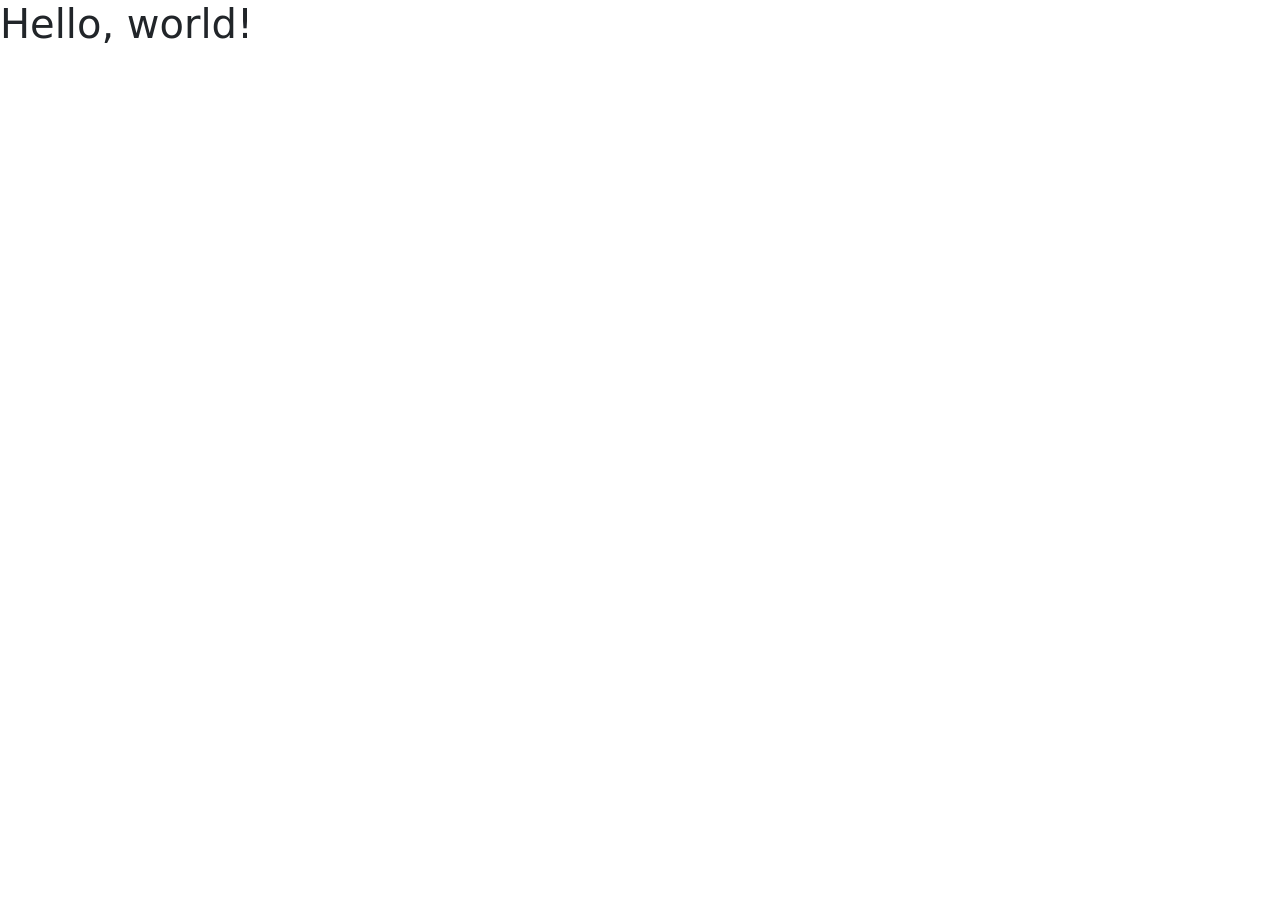
==== index.html @ e361f7c8 "Initial commit" ====
<!doctype html>
<html lang="en">
  <head>
    <meta charset="utf-8">
    <meta name="viewport" content="width=device-width, initial-scale=1">
    <title>Bootstrap demo</title>
    <link href="css/bootstrap.min.css" rel="stylesheet">
    <link href="css/style.css" rel="stylesheet">
  </head>
  <body>
    <h1>Hello, world!</h1>
    
    <script src="js/bootstrap.min.js"></script>
  
  </body>
</html>
---- css/style.css ----
#carouselExampleControls {
  max-width: 600px;
  margin: 0 auto;
}

#carouselExampleControls .carousel-item img {
  aspect-ratio: 3 / 1;
  object-fit: cover;
}
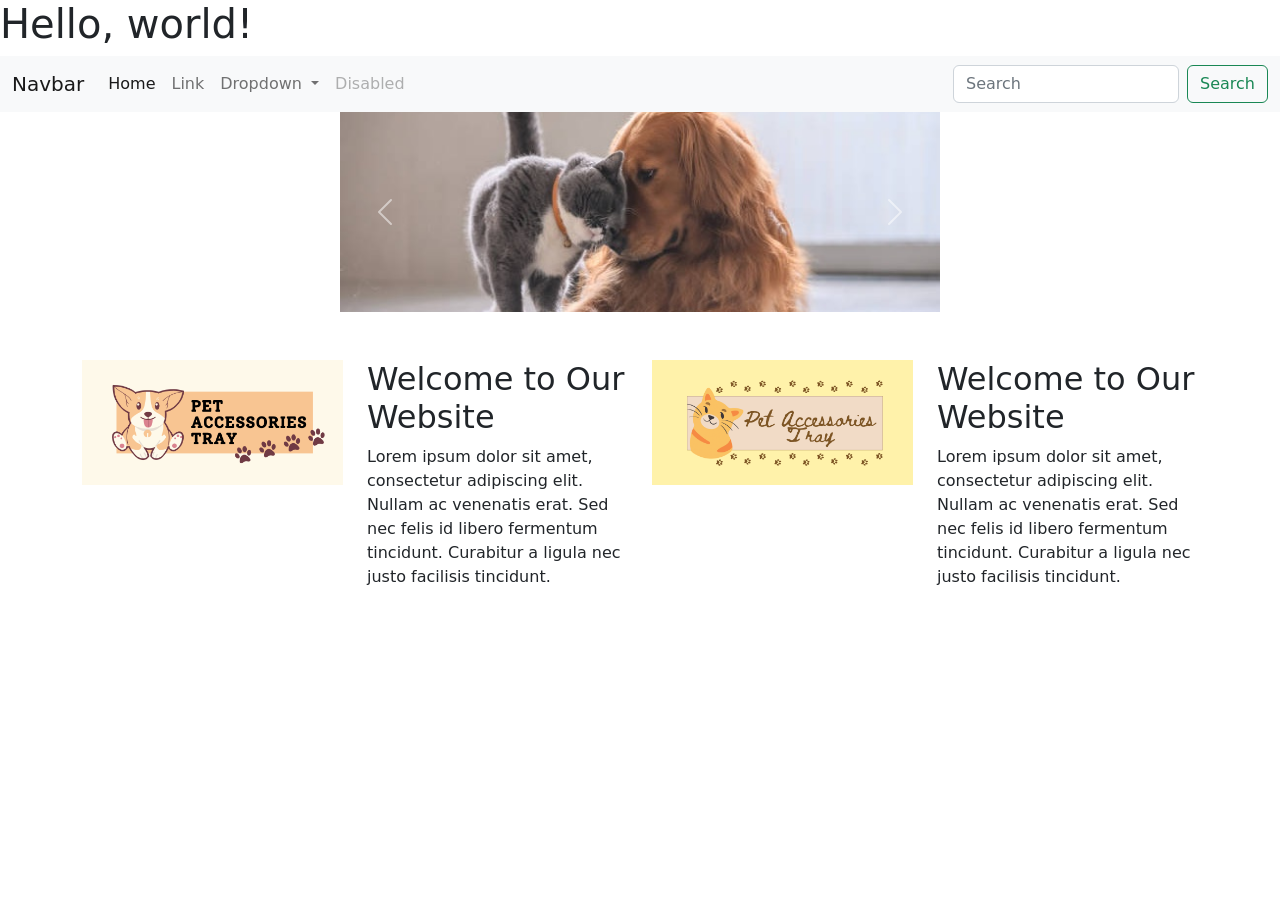
==== commit 3feba0c1: "Merge remote main and preserve complete homepage" ====
--- a/index.html
+++ b/index.html
@@ -1,16 +1,93 @@
-<!doctype html>
-<html lang="en">
-  <head>
-    <meta charset="utf-8">
-    <meta name="viewport" content="width=device-width, initial-scale=1">
-    <title>Bootstrap demo</title>
-    <link href="css/bootstrap.min.css" rel="stylesheet">
-    <link href="css/style.css" rel="stylesheet">
-  </head>
-  <body>
-    <h1>Hello, world!</h1>
-    
-    <script src="js/bootstrap.min.js"></script>
-  
-  </body>
-</html>
+<!doctype html>
+<html lang="en">
+  <head>
+    <meta charset="utf-8">
+    <meta name="viewport" content="width=device-width, initial-scale=1">
+    <title>Bootstrap demo</title>
+    <link href="css/bootstrap.min.css" rel="stylesheet">
+    <link href="css/style.css" rel="stylesheet">
+  </head>
+  <body>
+    <h1>Hello, world!</h1>
+    <script src="js/bootstrap.min.js"></script>
+    <nav class="navbar navbar-expand-lg bg-light">
+      <div class="container-fluid">
+        <a class="navbar-brand" href="#">Navbar</a>
+        <button class="navbar-toggler" type="button" data-bs-toggle="collapse" data-bs-target="#navbarSupportedContent" aria-controls="navbarSupportedContent" aria-expanded="false" aria-label="Toggle navigation">
+          <span class="navbar-toggler-icon"></span>
+        </button>
+
+        <div class="collapse navbar-collapse" id="navbarSupportedContent">
+          <ul class="navbar-nav me-auto mb-2 mb-lg-0">
+            <li class="nav-item">
+              <a class="nav-link active" aria-current="page" href="#">Home</a>
+            </li>
+            <li class="nav-item">
+              <a class="nav-link" href="#">Link</a>
+            </li>
+            <li class="nav-item dropdown">
+              <a class="nav-link dropdown-toggle" href="#" role="button" data-bs-toggle="dropdown" aria-expanded="false">
+                Dropdown
+              </a>
+              <ul class="dropdown-menu">
+                <li><a class="dropdown-item" href="#">Action</a></li>
+                <li><a class="dropdown-item" href="#">Another action</a></li>
+                <li><hr class="dropdown-divider"></li>
+                <li><a class="dropdown-item" href="#">Something else here</a></li>
+              </ul>
+            </li>
+            <li class="nav-item">
+              <a class="nav-link disabled">Disabled</a>
+            </li>
+          </ul>
+
+          <form class="d-flex" role="search">
+            <input class="form-control me-2" type="search" placeholder="Search" aria-label="Search">
+            <button class="btn btn-outline-success" type="submit">Search</button>
+          </form>
+        </div>
+      </div>
+    </nav>
+
+    <div id="carouselExampleControls" class="carousel slide" data-bs-ride="carousel" data-bs-interval="3000" data-bs-pause="false" data-bs-wrap="true">
+      <div class="carousel-inner">
+        <div class="carousel-item active">
+          <img src="ing/cat-dog-1x1.jpg" class="d-block w-100" alt="...">
+        </div>
+        <div class="carousel-item">
+          <img src="ing/high-five-1x1.jpg" class="d-block w-100" alt="...">
+        </div>
+        <div class="carousel-item">
+          <img src="ing/pets-running-1x1.jpg" class="d-block w-100" alt="...">
+        </div>
+      </div>
+      <button class="carousel-control-prev" type="button" data-bs-target="#carouselExampleControls" data-bs-slide="prev">
+        <span class="carousel-control-prev-icon" aria-hidden="true"></span>
+        <span class="visually-hidden">Previous</span>
+      </button>
+      <button class="carousel-control-next" type="button" data-bs-target="#carouselExampleControls" data-bs-slide="next">
+        <span class="carousel-control-next-icon" aria-hidden="true"></span>
+        <span class="visually-hidden">Next</span>
+      </button>
+    </div>
+    <div class="container mt-5">
+      <div class="row">
+        <div class="col-12 col-md-6 col-lg-4 col-xl-3">
+            <img src="ing/x .png" alt="" class="img-fluid">
+        </div>
+        <div class="col-12 col-md-6 col-lg-4 col-xl-3">
+          <h2>Welcome to Our Website</h2>
+          <p>Lorem ipsum dolor sit amet, consectetur adipiscing elit. Nullam ac venenatis erat. Sed nec felis id libero fermentum tincidunt. Curabitur a ligula nec justo facilisis tincidunt.</p>
+        </div>
+        <div class="col-12 col-md-6 col-lg-4 col-xl-3">
+            <img src="ing/xx.png" alt="" class="img-fluid">
+        </div>
+        <div class="col-12 col-md-6 col-lg-4 col-xl-3">
+          <h2>Welcome to Our Website</h2>
+          <p>Lorem ipsum dolor sit amet, consectetur adipiscing elit. Nullam ac venenatis erat. Sed nec felis id libero fermentum tincidunt. Curabitur a ligula nec justo facilisis tincidunt.</p>     
+        </div>
+        
+      </div>
+    </div>
+  </body>
+</html>
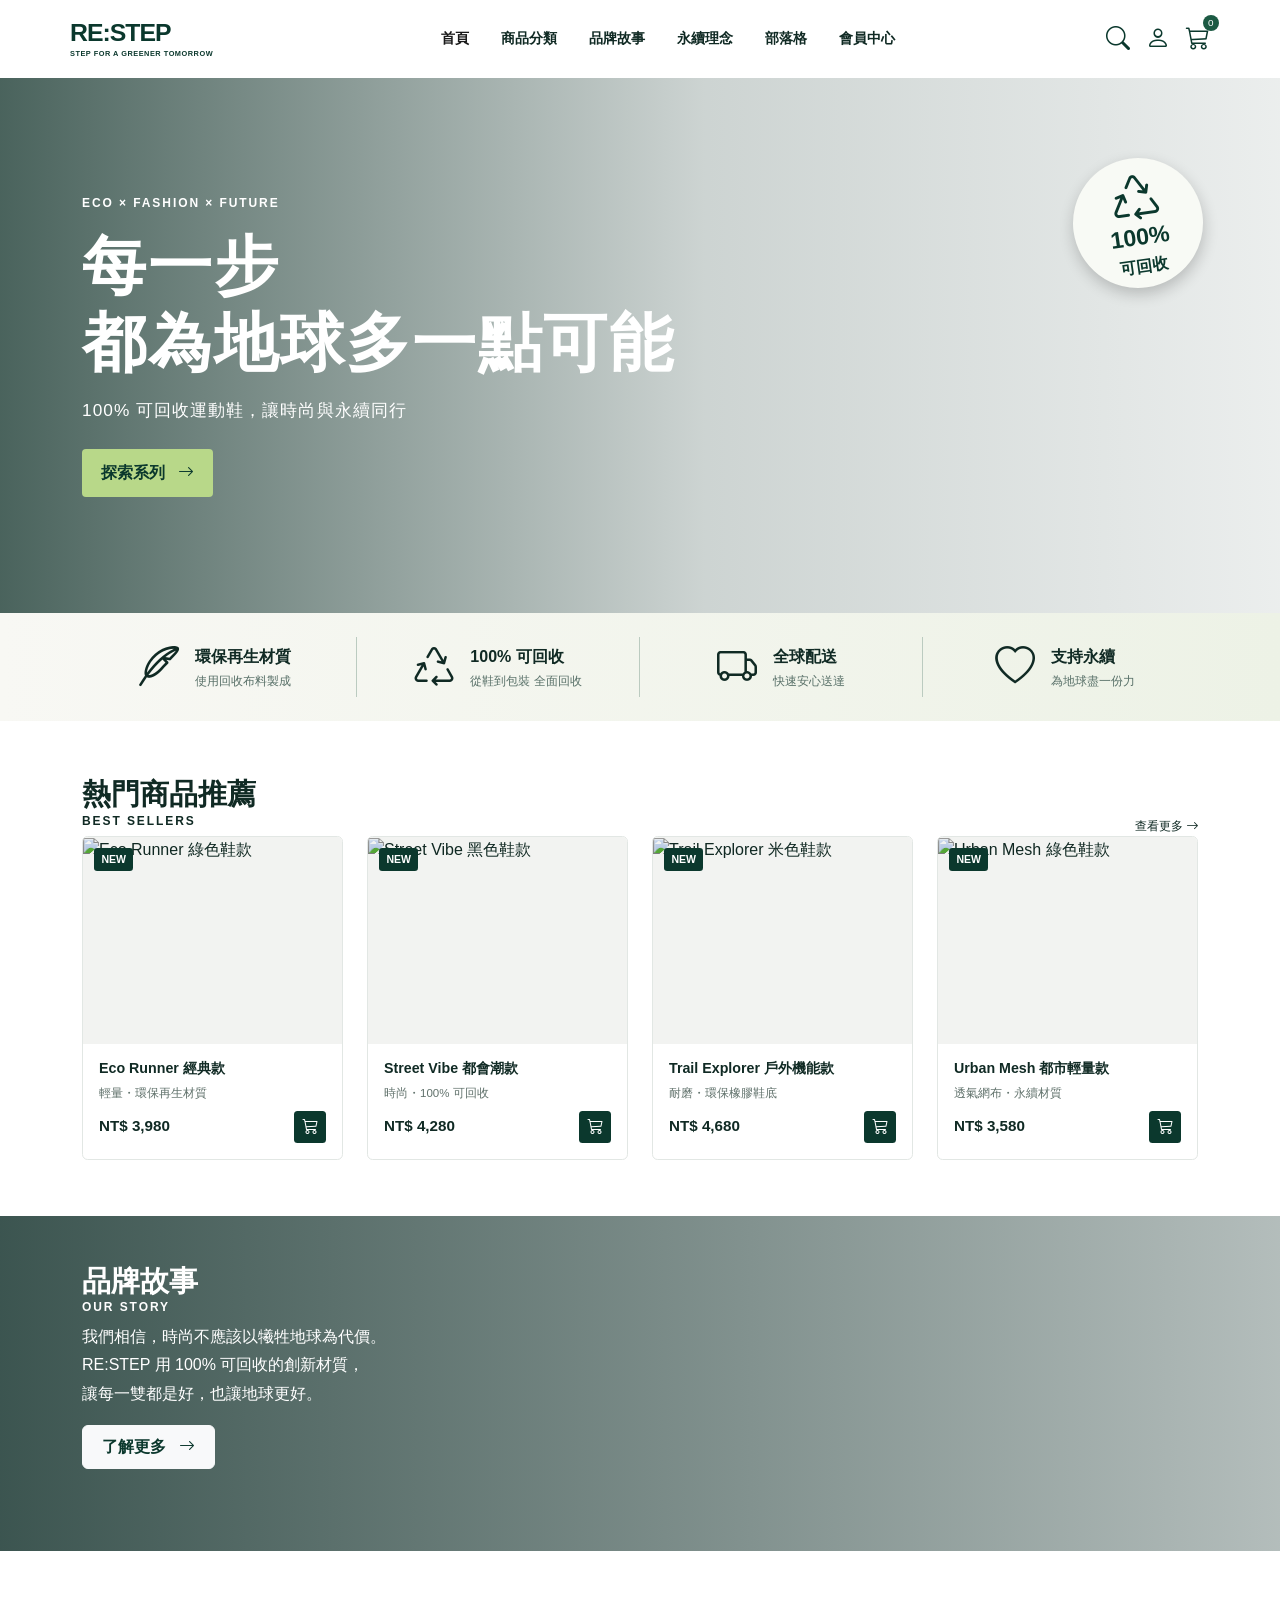
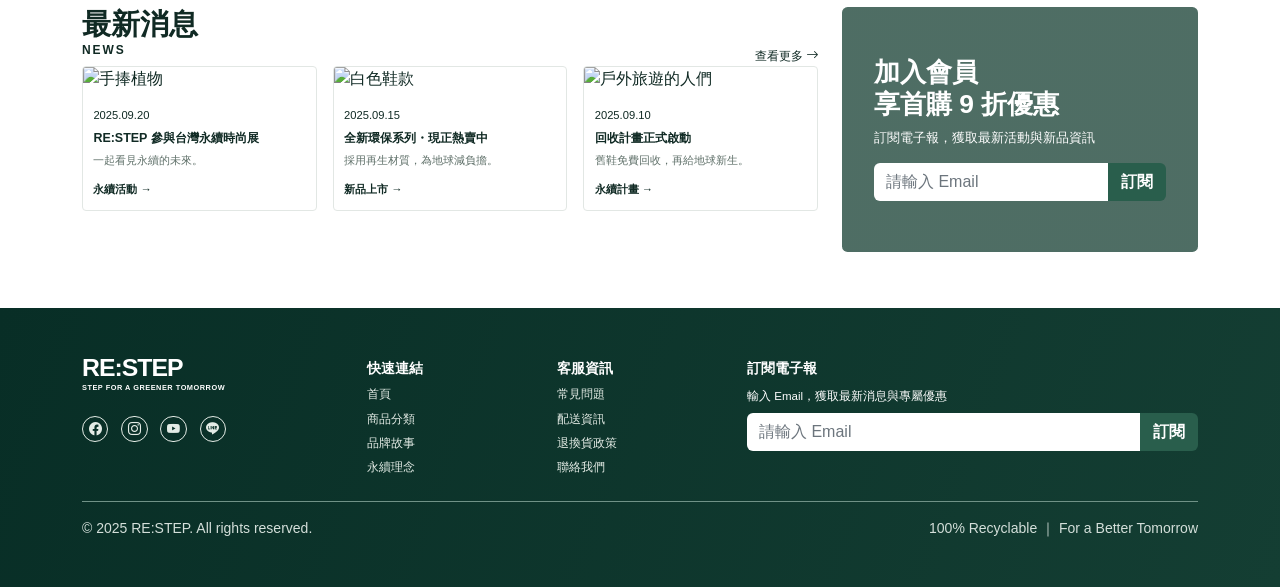
==== commit 7d4322e3: "Build RE:STEP Bootstrap landing page" ====
--- a/index.html
+++ b/index.html
@@ -1,93 +1,36 @@
-<!doctype html>
-<html lang="en">
-  <head>
-    <meta charset="utf-8">
-    <meta name="viewport" content="width=device-width, initial-scale=1">
-    <title>Bootstrap demo</title>
-    <link href="css/bootstrap.min.css" rel="stylesheet">
-    <link href="css/style.css" rel="stylesheet">
-  </head>
-  <body>
-    <h1>Hello, world!</h1>
-    <script src="js/bootstrap.min.js"></script>
-    <nav class="navbar navbar-expand-lg bg-light">
-      <div class="container-fluid">
-        <a class="navbar-brand" href="#">Navbar</a>
-        <button class="navbar-toggler" type="button" data-bs-toggle="collapse" data-bs-target="#navbarSupportedContent" aria-controls="navbarSupportedContent" aria-expanded="false" aria-label="Toggle navigation">
-          <span class="navbar-toggler-icon"></span>
-        </button>
-
-        <div class="collapse navbar-collapse" id="navbarSupportedContent">
-          <ul class="navbar-nav me-auto mb-2 mb-lg-0">
-            <li class="nav-item">
-              <a class="nav-link active" aria-current="page" href="#">Home</a>
-            </li>
-            <li class="nav-item">
-              <a class="nav-link" href="#">Link</a>
-            </li>
-            <li class="nav-item dropdown">
-              <a class="nav-link dropdown-toggle" href="#" role="button" data-bs-toggle="dropdown" aria-expanded="false">
-                Dropdown
-              </a>
-              <ul class="dropdown-menu">
-                <li><a class="dropdown-item" href="#">Action</a></li>
-                <li><a class="dropdown-item" href="#">Another action</a></li>
-                <li><hr class="dropdown-divider"></li>
-                <li><a class="dropdown-item" href="#">Something else here</a></li>
-              </ul>
-            </li>
-            <li class="nav-item">
-              <a class="nav-link disabled">Disabled</a>
-            </li>
-          </ul>
-
-          <form class="d-flex" role="search">
-            <input class="form-control me-2" type="search" placeholder="Search" aria-label="Search">
-            <button class="btn btn-outline-success" type="submit">Search</button>
-          </form>
-        </div>
-      </div>
-    </nav>
-
-    <div id="carouselExampleControls" class="carousel slide" data-bs-ride="carousel" data-bs-interval="3000" data-bs-pause="false" data-bs-wrap="true">
-      <div class="carousel-inner">
-        <div class="carousel-item active">
-          <img src="ing/cat-dog-1x1.jpg" class="d-block w-100" alt="...">
-        </div>
-        <div class="carousel-item">
-          <img src="ing/high-five-1x1.jpg" class="d-block w-100" alt="...">
-        </div>
-        <div class="carousel-item">
-          <img src="ing/pets-running-1x1.jpg" class="d-block w-100" alt="...">
-        </div>
-      </div>
-      <button class="carousel-control-prev" type="button" data-bs-target="#carouselExampleControls" data-bs-slide="prev">
-        <span class="carousel-control-prev-icon" aria-hidden="true"></span>
-        <span class="visually-hidden">Previous</span>
-      </button>
-      <button class="carousel-control-next" type="button" data-bs-target="#carouselExampleControls" data-bs-slide="next">
-        <span class="carousel-control-next-icon" aria-hidden="true"></span>
-        <span class="visually-hidden">Next</span>
-      </button>
-    </div>
-    <div class="container mt-5">
-      <div class="row">
-        <div class="col-12 col-md-6 col-lg-4 col-xl-3">
-            <img src="ing/x .png" alt="" class="img-fluid">
-        </div>
-        <div class="col-12 col-md-6 col-lg-4 col-xl-3">
-          <h2>Welcome to Our Website</h2>
-          <p>Lorem ipsum dolor sit amet, consectetur adipiscing elit. Nullam ac venenatis erat. Sed nec felis id libero fermentum tincidunt. Curabitur a ligula nec justo facilisis tincidunt.</p>
-        </div>
-        <div class="col-12 col-md-6 col-lg-4 col-xl-3">
-            <img src="ing/xx.png" alt="" class="img-fluid">
-        </div>
-        <div class="col-12 col-md-6 col-lg-4 col-xl-3">
-          <h2>Welcome to Our Website</h2>
-          <p>Lorem ipsum dolor sit amet, consectetur adipiscing elit. Nullam ac venenatis erat. Sed nec felis id libero fermentum tincidunt. Curabitur a ligula nec justo facilisis tincidunt.</p>     
-        </div>
-        
-      </div>
-    </div>
-  </body>
-</html>
+<!doctype html>
+<html lang="zh-Hant">
+<head>
+  <meta charset="utf-8"><meta name="viewport" content="width=device-width, initial-scale=1">
+  <title>RE:STEP｜為地球多一點可能</title>
+  <link href="css/bootstrap.min.css" rel="stylesheet">
+  <link rel="stylesheet" href="https://cdn.jsdelivr.net/npm/bootstrap-icons@1.11.3/font/bootstrap-icons.min.css">
+  <link href="css/style.css" rel="stylesheet">
+</head>
+<body>
+  <header class="site-header sticky-top bg-white"><nav class="navbar navbar-expand-lg container py-3">
+    <a class="navbar-brand brand" href="#top">RE:STEP <small>STEP FOR A GREENER TOMORROW</small></a>
+    <button class="navbar-toggler border-0" type="button" data-bs-toggle="collapse" data-bs-target="#mainNav" aria-controls="mainNav" aria-expanded="false" aria-label="開啟選單"><i class="bi bi-list fs-2"></i></button>
+    <div class="collapse navbar-collapse" id="mainNav"><ul class="navbar-nav mx-auto gap-lg-3 text-center fw-semibold">
+      <li class="nav-item"><a class="nav-link active" href="#top">首頁</a></li><li class="nav-item"><a class="nav-link" href="#products">商品分類</a></li><li class="nav-item"><a class="nav-link" href="#story">品牌故事</a></li><li class="nav-item"><a class="nav-link" href="#sustainability">永續理念</a></li><li class="nav-item"><a class="nav-link" href="#news">部落格</a></li><li class="nav-item"><a class="nav-link" href="#footer">會員中心</a></li>
+    </ul><div class="nav-icons d-flex justify-content-center gap-3 fs-4"><a href="#products" aria-label="搜尋"><i class="bi bi-search"></i></a><a href="#footer" aria-label="會員"><i class="bi bi-person"></i></a><a href="#products" aria-label="購物車" class="position-relative"><i class="bi bi-cart3"></i><span class="cart-count">0</span></a></div></div>
+  </nav></header>
+  <main id="top">
+    <section class="hero d-flex align-items-center"><div class="container text-white"><div class="hero-copy"><p class="eyebrow text-white">ECO × FASHION × FUTURE</p><h1>每一步<br>都為地球多一點可能</h1><p class="lead">100% 可回收運動鞋，讓時尚與永續同行</p><a href="#products" class="btn btn-sage">探索系列 <i class="bi bi-arrow-right ms-2"></i></a></div><div class="recycle-badge text-center"><i class="bi bi-recycle"></i><strong>100%</strong><span>可回收</span></div></div></section>
+    <section id="sustainability" class="benefits py-4"><div class="container"><div class="row g-3 text-center">
+      <div class="col-6 col-lg-3 benefit"><i class="bi bi-feather"></i><div><b>環保再生材質</b><small>使用回收布料製成</small></div></div><div class="col-6 col-lg-3 benefit"><i class="bi bi-recycle"></i><div><b>100% 可回收</b><small>從鞋到包裝 全面回收</small></div></div><div class="col-6 col-lg-3 benefit"><i class="bi bi-truck"></i><div><b>全球配送</b><small>快速安心送達</small></div></div><div class="col-6 col-lg-3 benefit"><i class="bi bi-heart"></i><div><b>支持永續</b><small>為地球盡一份力</small></div></div>
+    </div></div></section>
+    <section id="products" class="container section-space"><div class="d-flex justify-content-between align-items-end section-heading"><div><h2>熱門商品推薦</h2><p class="eyebrow">BEST SELLERS</p></div><a href="#products">查看更多 <i class="bi bi-arrow-right"></i></a></div><div class="row g-3 g-lg-4">
+      <div class="col-6 col-lg-3"><article class="product-card"><div class="product-image"><span>NEW</span><img src="https://images.unsplash.com/photo-1542291026-7eec264c27ff?auto=format&fit=crop&w=800&q=85" alt="Eco Runner 綠色鞋款"></div><div class="p-3"><h3>Eco Runner 經典款</h3><p>輕量・環保再生材質</p><div class="d-flex justify-content-between align-items-center"><b>NT$ 3,980</b><button aria-label="加入購物車"><i class="bi bi-cart3"></i></button></div></div></article></div>
+      <div class="col-6 col-lg-3"><article class="product-card"><div class="product-image"><span>NEW</span><img src="https://images.unsplash.com/photo-1552346154-21d32810aba3?auto=format&fit=crop&w=800&q=85" alt="Street Vibe 黑色鞋款"></div><div class="p-3"><h3>Street Vibe 都會潮款</h3><p>時尚・100% 可回收</p><div class="d-flex justify-content-between align-items-center"><b>NT$ 4,280</b><button aria-label="加入購物車"><i class="bi bi-cart3"></i></button></div></div></article></div>
+      <div class="col-6 col-lg-3"><article class="product-card"><div class="product-image"><span>NEW</span><img src="https://images.unsplash.com/photo-1495555961986-6d4c1ecb7be3?auto=format&fit=crop&w=800&q=85" alt="Trail Explorer 米色鞋款"></div><div class="p-3"><h3>Trail Explorer 戶外機能款</h3><p>耐磨・環保橡膠鞋底</p><div class="d-flex justify-content-between align-items-center"><b>NT$ 4,680</b><button aria-label="加入購物車"><i class="bi bi-cart3"></i></button></div></div></article></div>
+      <div class="col-6 col-lg-3"><article class="product-card"><div class="product-image"><span>NEW</span><img src="https://images.unsplash.com/photo-1525966222134-fcfa99b8ae77?auto=format&fit=crop&w=800&q=85" alt="Urban Mesh 綠色鞋款"></div><div class="p-3"><h3>Urban Mesh 都市輕量款</h3><p>透氣網布・永續材質</p><div class="d-flex justify-content-between align-items-center"><b>NT$ 3,580</b><button aria-label="加入購物車"><i class="bi bi-cart3"></i></button></div></div></article></div>
+    </div></section>
+    <section id="story" class="story-banner"><div class="container text-white py-5"><div class="story-copy"><h2>品牌故事</h2><p class="eyebrow text-white">OUR STORY</p><p>我們相信，時尚不應該以犧牲地球為代價。<br>RE:STEP 用 100% 可回收的創新材質，<br>讓每一雙都是好，也讓地球更好。</p><a class="btn btn-light" href="#news">了解更多 <i class="bi bi-arrow-right ms-2"></i></a></div></div></section>
+    <section id="news" class="container section-space"><div class="row g-4"><div class="col-lg-8"><div class="d-flex justify-content-between align-items-end section-heading"><div><h2>最新消息</h2><p class="eyebrow">NEWS</p></div><a href="#news">查看更多 <i class="bi bi-arrow-right"></i></a></div><div class="row g-3">
+      <div class="col-md-4"><article class="news-card"><img src="https://images.unsplash.com/photo-1416879595882-3373a0480b5b?auto=format&fit=crop&w=600&q=80" alt="手捧植物"><div><small>2025.09.20</small><h3>RE:STEP 參與台灣永續時尚展</h3><p>一起看見永續的未來。</p><a href="#news">永續活動 →</a></div></article></div><div class="col-md-4"><article class="news-card"><img src="https://images.unsplash.com/photo-1542291026-7eec264c27ff?auto=format&fit=crop&w=600&q=80" alt="白色鞋款"><div><small>2025.09.15</small><h3>全新環保系列・現正熱賣中</h3><p>採用再生材質，為地球減負擔。</p><a href="#news">新品上市 →</a></div></article></div><div class="col-md-4"><article class="news-card"><img src="https://images.unsplash.com/photo-1529156069898-49953e39b3ac?auto=format&fit=crop&w=600&q=80" alt="戶外旅遊的人們"><div><small>2025.09.10</small><h3>回收計畫正式啟動</h3><p>舊鞋免費回收，再給地球新生。</p><a href="#news">永續計畫 →</a></div></article></div>
+    </div></div><aside class="col-lg-4"><div class="newsletter"><h2>加入會員<br>享首購 9 折優惠</h2><p>訂閱電子報，獲取最新活動與新品資訊</p><form><div class="input-group"><input class="form-control" type="email" placeholder="請輸入 Email" aria-label="電子信箱"><button class="btn" type="submit">訂閱</button></div></form></div></aside></div></section>
+  </main>
+  <footer id="footer" class="site-footer text-white"><div class="container py-5"><div class="row g-4"><div class="col-md-3"><div class="brand text-white">RE:STEP <small>STEP FOR A GREENER TOMORROW</small></div><div class="social mt-4"><a href="#footer"><i class="bi bi-facebook"></i></a><a href="#footer"><i class="bi bi-instagram"></i></a><a href="#footer"><i class="bi bi-youtube"></i></a><a href="#footer"><i class="bi bi-line"></i></a></div></div><div class="col-6 col-md-2"><b>快速連結</b><a href="#top">首頁</a><a href="#products">商品分類</a><a href="#story">品牌故事</a><a href="#sustainability">永續理念</a></div><div class="col-6 col-md-2"><b>客服資訊</b><a href="#footer">常見問題</a><a href="#footer">配送資訊</a><a href="#footer">退換貨政策</a><a href="#footer">聯絡我們</a></div><div class="col-md-5"><b>訂閱電子報</b><p>輸入 Email，獲取最新消息與專屬優惠</p><form><div class="input-group"><input class="form-control" type="email" placeholder="請輸入 Email" aria-label="電子信箱"><button class="btn" type="submit">訂閱</button></div></form></div></div><div class="footer-bottom mt-4 pt-3 d-flex justify-content-between flex-wrap gap-2"><small>© 2025 RE:STEP. All rights reserved.</small><small>100% Recyclable ｜ For a Better Tomorrow</small></div></div></footer>
+  <script src="js/bootstrap.bundle.min.js"></script>
+</body></html>
--- a/css/style.css
+++ b/css/style.css
@@ -1,9 +1 @@
-#carouselExampleControls {
-  max-width: 600px;
-  margin: 0 auto;
-}
-
-#carouselExampleControls .carousel-item img {
-  aspect-ratio: 3 / 1;
-  object-fit: cover;
-}
+:root{--forest:#0b382d;--green:#1c5a43;--sage:#b8d889;--ink:#102a24}*{box-sizing:border-box}body{color:var(--ink);font-family:"Noto Sans TC","Microsoft JhengHei",Arial,sans-serif}a{color:inherit;text-decoration:none}.brand{color:var(--forest);font-size:1.55rem;font-weight:900;letter-spacing:-1px;line-height:1}.brand small{display:block;font-size:.46rem;letter-spacing:.07em;margin-top:.25rem;font-weight:600}.nav-link{font-size:.9rem;color:var(--ink)}.nav-link:hover,.nav-link.active,.nav-icons a:hover{color:#4b8666}.nav-icons a{color:var(--forest)}.cart-count{position:absolute;top:-.38rem;right:-.55rem;display:grid;place-items:center;width:1rem;height:1rem;border-radius:50%;background:var(--green);color:#fff;font-size:.62rem}.hero{min-height:535px;position:relative;overflow:hidden;background:linear-gradient(90deg,#04271eb8,#04271e33 55%,#04271e14),url('https://images.unsplash.com/photo-1542291026-7eec264c27ff?auto=format&fit=crop&w=2000&q=90') center 54%/cover}.hero-copy{max-width:630px;padding:4rem 0}.eyebrow{font-size:.75rem;letter-spacing:.16em;font-weight:700;margin-bottom:.4rem}h1{font-size:clamp(2.5rem,5vw,4.25rem);font-weight:900;letter-spacing:.03em;line-height:1.2;margin:1rem 0}.hero .lead{font-size:1.08rem;letter-spacing:.06em}.btn-sage{background:var(--sage);border:0;border-radius:.25rem;color:var(--forest);font-weight:700;padding:.75rem 1.2rem;margin-top:.6rem}.btn-sage:hover{background:#d2e7b5;color:var(--forest)}.recycle-badge{position:absolute;right:6%;top:15%;width:130px;height:130px;padding:1rem;border-radius:50%;background:#f8faf5;color:var(--forest);box-shadow:0 6px 15px #0003;transform:rotate(-8deg)}.recycle-badge i{display:block;font-size:2.9rem;line-height:.9}.recycle-badge strong{display:block;font-size:1.45rem}.recycle-badge span{display:block;font-weight:800}.benefits{background:linear-gradient(90deg,#f8f8f4,#edf2e6)}.benefit{display:flex;align-items:center;justify-content:center;gap:1rem;border-right:1px solid #bbcbc0}.benefit:last-child{border:0}.benefit i{font-size:2.5rem}.benefit b,.benefit small{display:block;text-align:left}.benefit small{color:#587068;font-size:.75rem;margin-top:.2rem}.section-space{padding-top:3.5rem;padding-bottom:3.5rem}.section-heading h2,.story-copy h2{font-size:1.8rem;font-weight:900;margin:0}.section-heading a{font-size:.78rem}.product-card{height:100%;border:1px solid #e2e7e4;border-radius:.35rem;overflow:hidden;background:#fff}.product-image{position:relative;background:#f2f3f1;aspect-ratio:1.25/1}.product-image img{width:100%;height:100%;object-fit:cover;mix-blend-mode:multiply}.product-image span{position:absolute;z-index:1;top:.7rem;left:.7rem;background:var(--forest);color:#fff;padding:.22rem .45rem;font-size:.66rem;border-radius:.2rem;font-weight:700}.product-card h3{font-size:.89rem;font-weight:800}.product-card p{color:#61726c;font-size:.72rem;margin-bottom:.5rem}.product-card b{font-size:.95rem}.product-card button{background:var(--forest);color:#fff;border:0;border-radius:.22rem;width:2rem;height:2rem}.story-banner{min-height:335px;background:linear-gradient(90deg,#05251fc7,#05251f4d),url('https://images.unsplash.com/photo-1464822759023-fed622ff2c3b?auto=format&fit=crop&w=2000&q=85') center 57%/cover}.story-copy{max-width:470px}.story-copy p:not(.eyebrow){line-height:1.8}.story-copy .btn{color:var(--forest);font-weight:700;padding:.55rem 1.2rem}.news-card{height:100%;overflow:hidden;border:1px solid #e2e7e4;border-radius:.25rem}.news-card img{width:100%;height:115px;object-fit:cover}.news-card div{padding:.65rem}.news-card small,.news-card p,.news-card a{font-size:.7rem}.news-card h3{font-size:.78rem;font-weight:800;margin:.35rem 0}.news-card p{margin-bottom:.45rem;color:#60716a}.news-card a{font-weight:700}.newsletter{height:100%;min-height:245px;padding:2rem;color:#fff;display:flex;flex-direction:column;justify-content:center;background:linear-gradient(#0a3528b8,#0a3528b8),url('https://images.unsplash.com/photo-1542291026-7eec264c27ff?auto=format&fit=crop&w=900&q=80') center/cover;border-radius:.35rem}.newsletter h2{font-weight:900;font-size:1.65rem}.newsletter p{font-size:.8rem}.newsletter .btn,.site-footer .btn{background:#295e4c;color:#fff;font-weight:700}.newsletter .form-control,.site-footer .form-control{border:0}.site-footer{background:linear-gradient(110deg,#082e26,#143e33)}.site-footer a{display:block;color:#e4ece6;font-size:.78rem;margin-top:.35rem}.site-footer b{font-size:.88rem}.site-footer p{font-size:.72rem;margin:.5rem 0}.social{display:flex;gap:.8rem}.social a{display:grid;place-items:center;border:1px solid #e4ece6;border-radius:50%;width:1.65rem;height:1.65rem;font-size:.8rem;margin:0}.footer-bottom{border-top:1px solid #709287;color:#d4dfda}@media(max-width:991.98px){.nav-icons{padding:1rem 0 .25rem}.recycle-badge{right:4%;top:8%;width:100px;height:100px;padding:.7rem}.recycle-badge i{font-size:2.2rem}.recycle-badge strong{font-size:1.1rem}.benefit:nth-child(2){border-right:0}}@media(max-width:575.98px){.hero{min-height:480px;background-position:60% center}.hero-copy{padding-top:7rem}.hero .lead{font-size:.95rem}.recycle-badge{opacity:.88}.section-space{padding-top:2.5rem;padding-bottom:2.5rem}.benefit{justify-content:flex-start;padding-left:1rem}.benefit i{font-size:2rem}.story-banner{min-height:355px}.newsletter{min-height:220px}.brand{font-size:1.35rem}}
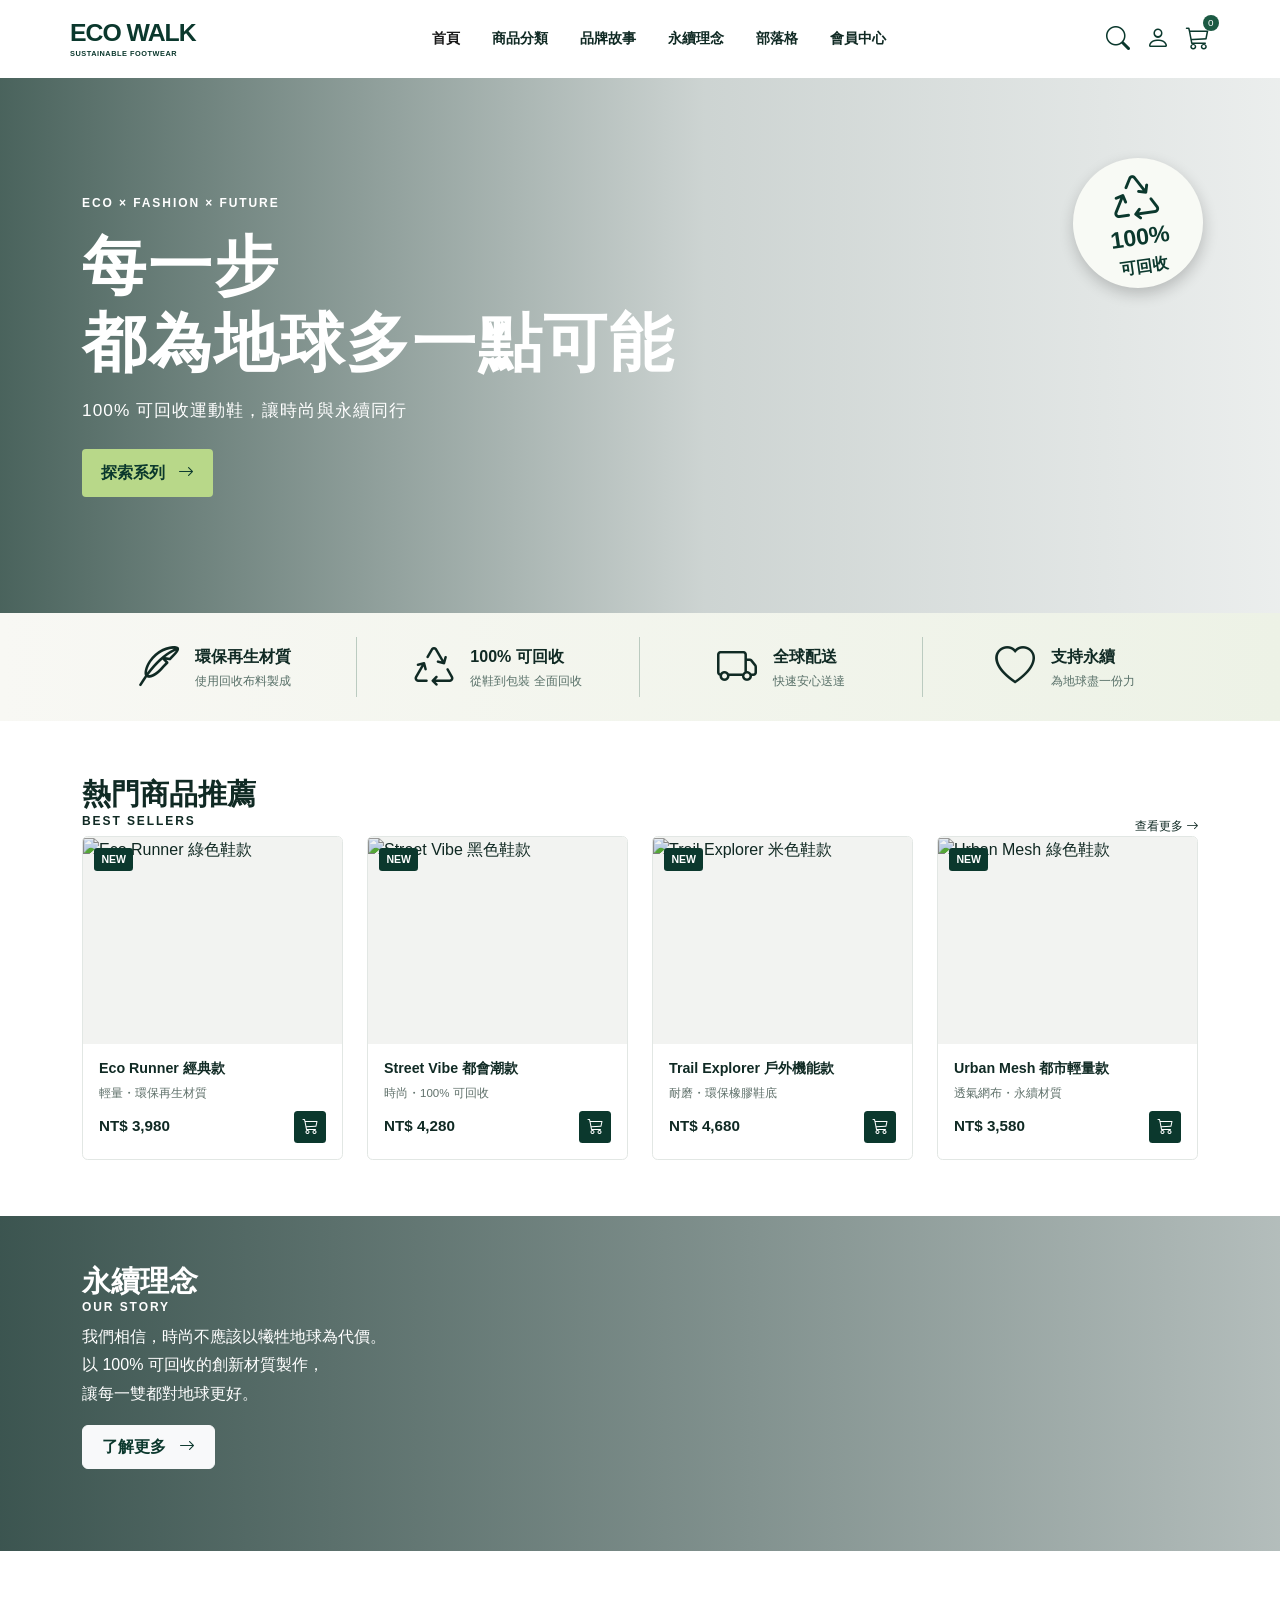
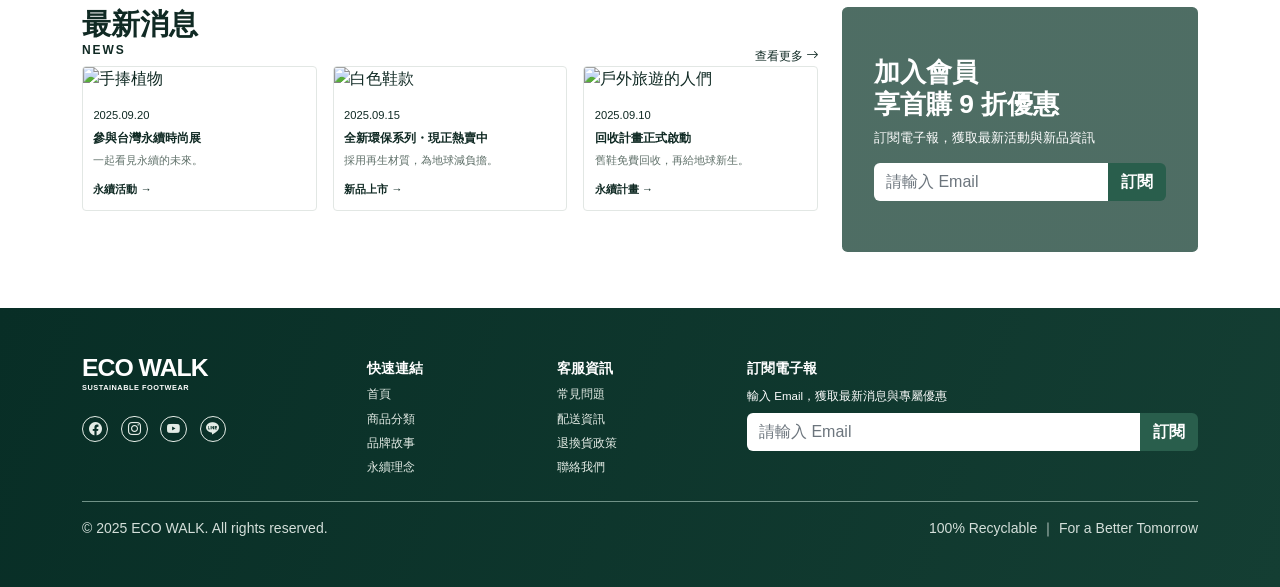
==== commit 569ccbac: "Replace branded labels with neutral demo text" ====
--- a/index.html
+++ b/index.html
@@ -2,14 +2,14 @@
 <html lang="zh-Hant">
 <head>
   <meta charset="utf-8"><meta name="viewport" content="width=device-width, initial-scale=1">
-  <title>RE:STEP｜為地球多一點可能</title>
+  <title>環保鞋履展示｜為地球多一點可能</title>
   <link href="css/bootstrap.min.css" rel="stylesheet">
   <link rel="stylesheet" href="https://cdn.jsdelivr.net/npm/bootstrap-icons@1.11.3/font/bootstrap-icons.min.css">
   <link href="css/style.css" rel="stylesheet">
 </head>
 <body>
   <header class="site-header sticky-top bg-white"><nav class="navbar navbar-expand-lg container py-3">
-    <a class="navbar-brand brand" href="#top">RE:STEP <small>STEP FOR A GREENER TOMORROW</small></a>
+    <a class="navbar-brand brand" href="#top">ECO WALK <small>SUSTAINABLE FOOTWEAR</small></a>
     <button class="navbar-toggler border-0" type="button" data-bs-toggle="collapse" data-bs-target="#mainNav" aria-controls="mainNav" aria-expanded="false" aria-label="開啟選單"><i class="bi bi-list fs-2"></i></button>
     <div class="collapse navbar-collapse" id="mainNav"><ul class="navbar-nav mx-auto gap-lg-3 text-center fw-semibold">
       <li class="nav-item"><a class="nav-link active" href="#top">首頁</a></li><li class="nav-item"><a class="nav-link" href="#products">商品分類</a></li><li class="nav-item"><a class="nav-link" href="#story">品牌故事</a></li><li class="nav-item"><a class="nav-link" href="#sustainability">永續理念</a></li><li class="nav-item"><a class="nav-link" href="#news">部落格</a></li><li class="nav-item"><a class="nav-link" href="#footer">會員中心</a></li>
@@ -26,11 +26,11 @@
       <div class="col-6 col-lg-3"><article class="product-card"><div class="product-image"><span>NEW</span><img src="https://images.unsplash.com/photo-1495555961986-6d4c1ecb7be3?auto=format&fit=crop&w=800&q=85" alt="Trail Explorer 米色鞋款"></div><div class="p-3"><h3>Trail Explorer 戶外機能款</h3><p>耐磨・環保橡膠鞋底</p><div class="d-flex justify-content-between align-items-center"><b>NT$ 4,680</b><button aria-label="加入購物車"><i class="bi bi-cart3"></i></button></div></div></article></div>
       <div class="col-6 col-lg-3"><article class="product-card"><div class="product-image"><span>NEW</span><img src="https://images.unsplash.com/photo-1525966222134-fcfa99b8ae77?auto=format&fit=crop&w=800&q=85" alt="Urban Mesh 綠色鞋款"></div><div class="p-3"><h3>Urban Mesh 都市輕量款</h3><p>透氣網布・永續材質</p><div class="d-flex justify-content-between align-items-center"><b>NT$ 3,580</b><button aria-label="加入購物車"><i class="bi bi-cart3"></i></button></div></div></article></div>
     </div></section>
-    <section id="story" class="story-banner"><div class="container text-white py-5"><div class="story-copy"><h2>品牌故事</h2><p class="eyebrow text-white">OUR STORY</p><p>我們相信，時尚不應該以犧牲地球為代價。<br>RE:STEP 用 100% 可回收的創新材質，<br>讓每一雙都是好，也讓地球更好。</p><a class="btn btn-light" href="#news">了解更多 <i class="bi bi-arrow-right ms-2"></i></a></div></div></section>
+    <section id="story" class="story-banner"><div class="container text-white py-5"><div class="story-copy"><h2>永續理念</h2><p class="eyebrow text-white">OUR STORY</p><p>我們相信，時尚不應該以犧牲地球為代價。<br>以 100% 可回收的創新材質製作，<br>讓每一雙都對地球更好。</p><a class="btn btn-light" href="#news">了解更多 <i class="bi bi-arrow-right ms-2"></i></a></div></div></section>
     <section id="news" class="container section-space"><div class="row g-4"><div class="col-lg-8"><div class="d-flex justify-content-between align-items-end section-heading"><div><h2>最新消息</h2><p class="eyebrow">NEWS</p></div><a href="#news">查看更多 <i class="bi bi-arrow-right"></i></a></div><div class="row g-3">
-      <div class="col-md-4"><article class="news-card"><img src="https://images.unsplash.com/photo-1416879595882-3373a0480b5b?auto=format&fit=crop&w=600&q=80" alt="手捧植物"><div><small>2025.09.20</small><h3>RE:STEP 參與台灣永續時尚展</h3><p>一起看見永續的未來。</p><a href="#news">永續活動 →</a></div></article></div><div class="col-md-4"><article class="news-card"><img src="https://images.unsplash.com/photo-1542291026-7eec264c27ff?auto=format&fit=crop&w=600&q=80" alt="白色鞋款"><div><small>2025.09.15</small><h3>全新環保系列・現正熱賣中</h3><p>採用再生材質，為地球減負擔。</p><a href="#news">新品上市 →</a></div></article></div><div class="col-md-4"><article class="news-card"><img src="https://images.unsplash.com/photo-1529156069898-49953e39b3ac?auto=format&fit=crop&w=600&q=80" alt="戶外旅遊的人們"><div><small>2025.09.10</small><h3>回收計畫正式啟動</h3><p>舊鞋免費回收，再給地球新生。</p><a href="#news">永續計畫 →</a></div></article></div>
+      <div class="col-md-4"><article class="news-card"><img src="https://images.unsplash.com/photo-1416879595882-3373a0480b5b?auto=format&fit=crop&w=600&q=80" alt="手捧植物"><div><small>2025.09.20</small><h3>參與台灣永續時尚展</h3><p>一起看見永續的未來。</p><a href="#news">永續活動 →</a></div></article></div><div class="col-md-4"><article class="news-card"><img src="https://images.unsplash.com/photo-1542291026-7eec264c27ff?auto=format&fit=crop&w=600&q=80" alt="白色鞋款"><div><small>2025.09.15</small><h3>全新環保系列・現正熱賣中</h3><p>採用再生材質，為地球減負擔。</p><a href="#news">新品上市 →</a></div></article></div><div class="col-md-4"><article class="news-card"><img src="https://images.unsplash.com/photo-1529156069898-49953e39b3ac?auto=format&fit=crop&w=600&q=80" alt="戶外旅遊的人們"><div><small>2025.09.10</small><h3>回收計畫正式啟動</h3><p>舊鞋免費回收，再給地球新生。</p><a href="#news">永續計畫 →</a></div></article></div>
     </div></div><aside class="col-lg-4"><div class="newsletter"><h2>加入會員<br>享首購 9 折優惠</h2><p>訂閱電子報，獲取最新活動與新品資訊</p><form><div class="input-group"><input class="form-control" type="email" placeholder="請輸入 Email" aria-label="電子信箱"><button class="btn" type="submit">訂閱</button></div></form></div></aside></div></section>
   </main>
-  <footer id="footer" class="site-footer text-white"><div class="container py-5"><div class="row g-4"><div class="col-md-3"><div class="brand text-white">RE:STEP <small>STEP FOR A GREENER TOMORROW</small></div><div class="social mt-4"><a href="#footer"><i class="bi bi-facebook"></i></a><a href="#footer"><i class="bi bi-instagram"></i></a><a href="#footer"><i class="bi bi-youtube"></i></a><a href="#footer"><i class="bi bi-line"></i></a></div></div><div class="col-6 col-md-2"><b>快速連結</b><a href="#top">首頁</a><a href="#products">商品分類</a><a href="#story">品牌故事</a><a href="#sustainability">永續理念</a></div><div class="col-6 col-md-2"><b>客服資訊</b><a href="#footer">常見問題</a><a href="#footer">配送資訊</a><a href="#footer">退換貨政策</a><a href="#footer">聯絡我們</a></div><div class="col-md-5"><b>訂閱電子報</b><p>輸入 Email，獲取最新消息與專屬優惠</p><form><div class="input-group"><input class="form-control" type="email" placeholder="請輸入 Email" aria-label="電子信箱"><button class="btn" type="submit">訂閱</button></div></form></div></div><div class="footer-bottom mt-4 pt-3 d-flex justify-content-between flex-wrap gap-2"><small>© 2025 RE:STEP. All rights reserved.</small><small>100% Recyclable ｜ For a Better Tomorrow</small></div></div></footer>
+  <footer id="footer" class="site-footer text-white"><div class="container py-5"><div class="row g-4"><div class="col-md-3"><div class="brand text-white">ECO WALK <small>SUSTAINABLE FOOTWEAR</small></div><div class="social mt-4"><a href="#footer"><i class="bi bi-facebook"></i></a><a href="#footer"><i class="bi bi-instagram"></i></a><a href="#footer"><i class="bi bi-youtube"></i></a><a href="#footer"><i class="bi bi-line"></i></a></div></div><div class="col-6 col-md-2"><b>快速連結</b><a href="#top">首頁</a><a href="#products">商品分類</a><a href="#story">品牌故事</a><a href="#sustainability">永續理念</a></div><div class="col-6 col-md-2"><b>客服資訊</b><a href="#footer">常見問題</a><a href="#footer">配送資訊</a><a href="#footer">退換貨政策</a><a href="#footer">聯絡我們</a></div><div class="col-md-5"><b>訂閱電子報</b><p>輸入 Email，獲取最新消息與專屬優惠</p><form><div class="input-group"><input class="form-control" type="email" placeholder="請輸入 Email" aria-label="電子信箱"><button class="btn" type="submit">訂閱</button></div></form></div></div><div class="footer-bottom mt-4 pt-3 d-flex justify-content-between flex-wrap gap-2"><small>© 2025 ECO WALK. All rights reserved.</small><small>100% Recyclable ｜ For a Better Tomorrow</small></div></div></footer>
   <script src="js/bootstrap.bundle.min.js"></script>
 </body></html>
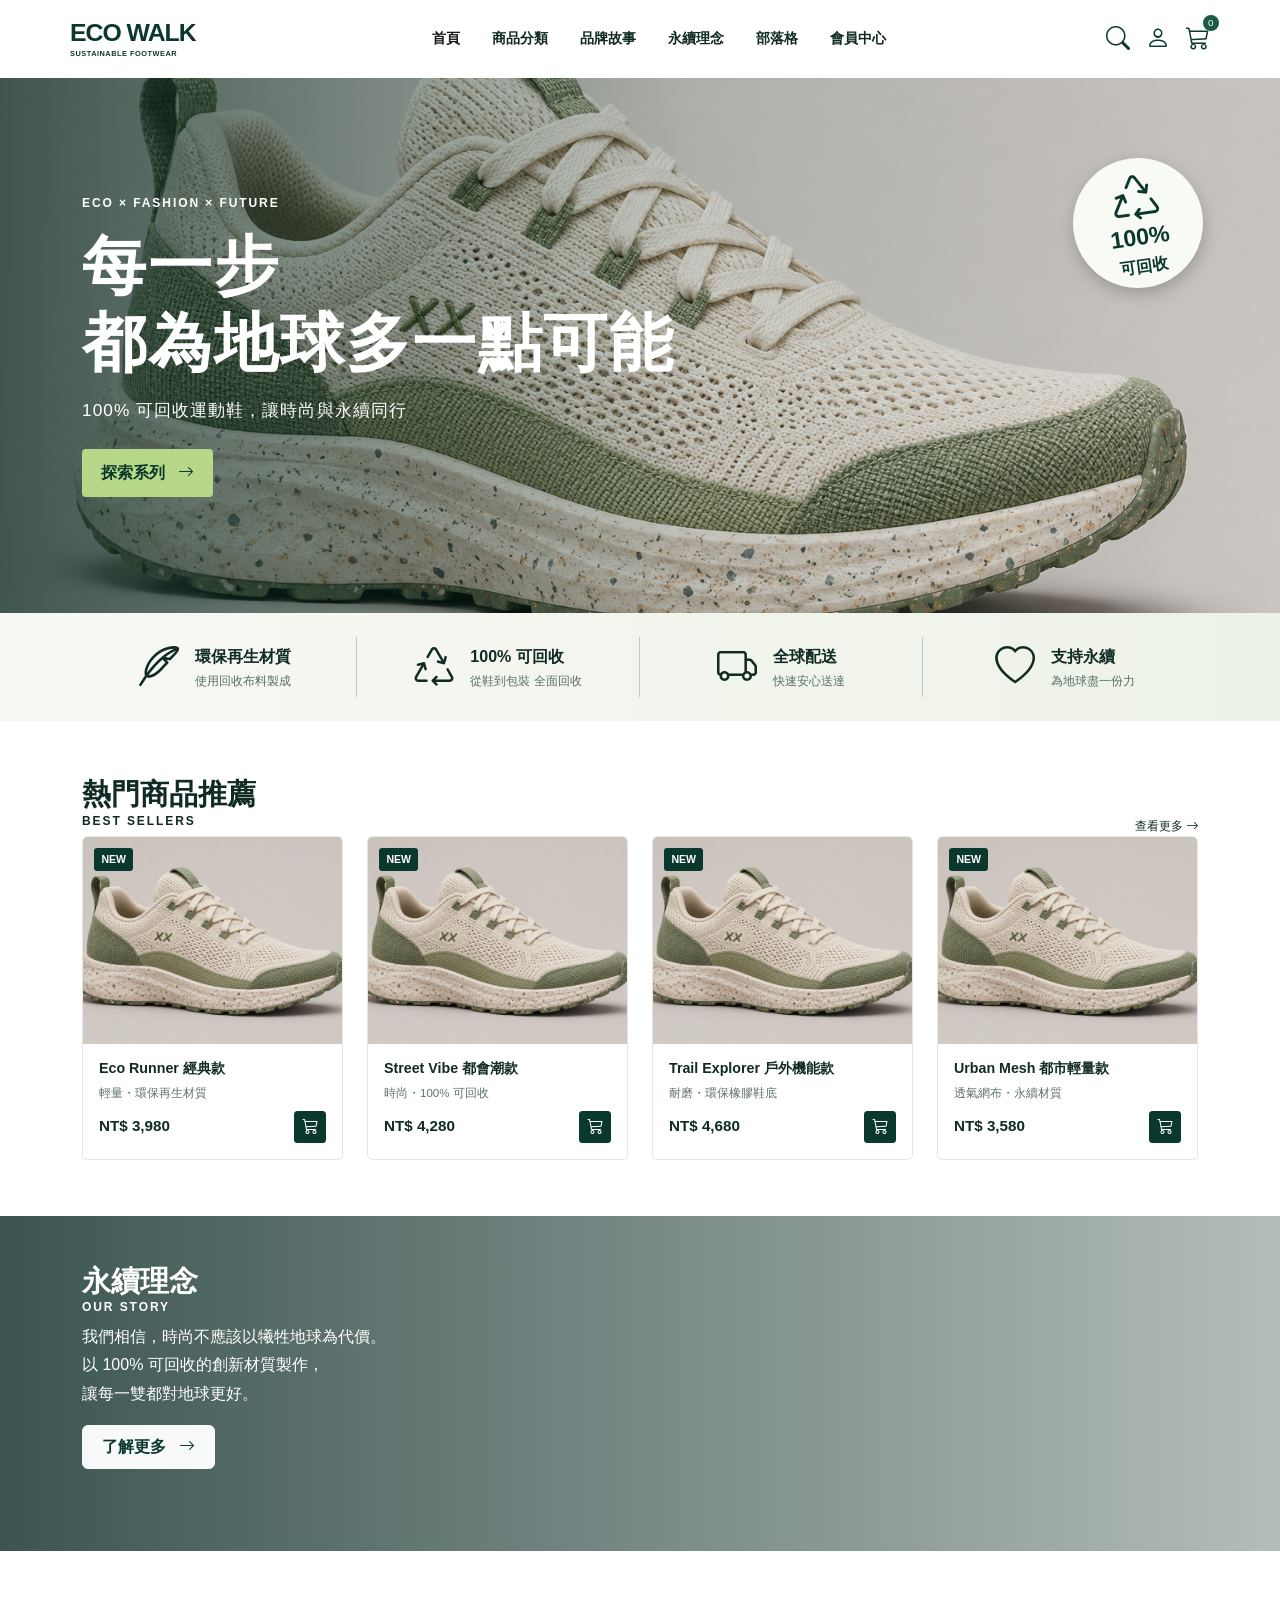
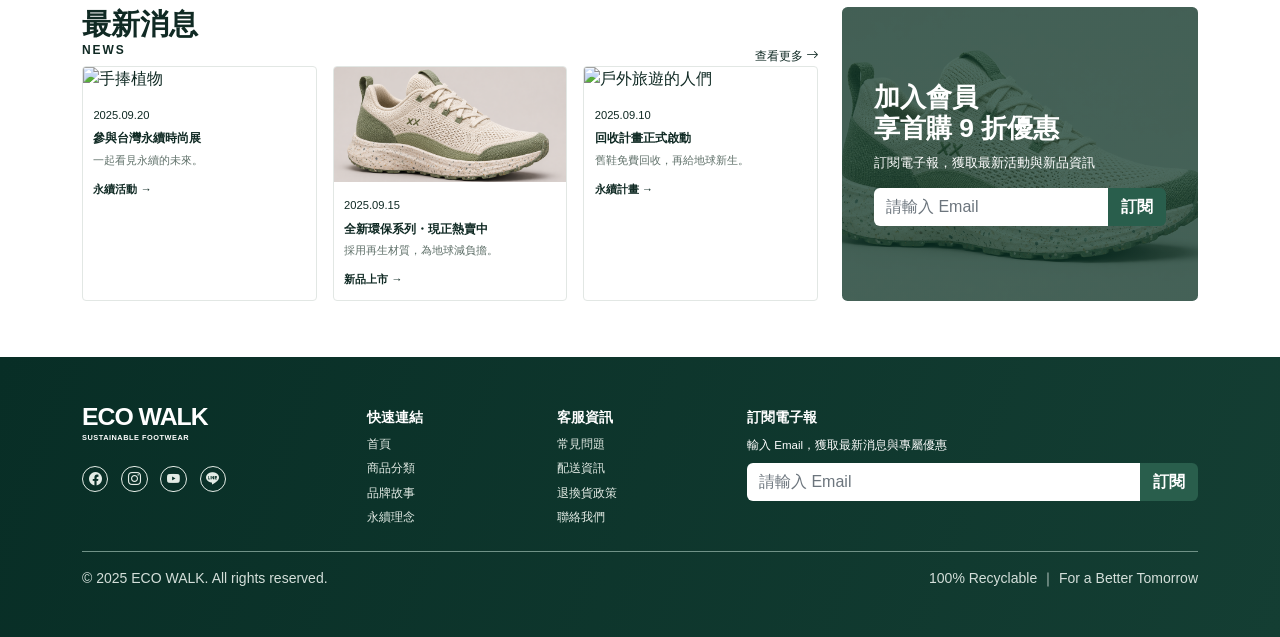
==== commit 52392a92: "Replace branded shoe imagery with XX asset" ====
--- a/index.html
+++ b/index.html
@@ -21,14 +21,14 @@
       <div class="col-6 col-lg-3 benefit"><i class="bi bi-feather"></i><div><b>環保再生材質</b><small>使用回收布料製成</small></div></div><div class="col-6 col-lg-3 benefit"><i class="bi bi-recycle"></i><div><b>100% 可回收</b><small>從鞋到包裝 全面回收</small></div></div><div class="col-6 col-lg-3 benefit"><i class="bi bi-truck"></i><div><b>全球配送</b><small>快速安心送達</small></div></div><div class="col-6 col-lg-3 benefit"><i class="bi bi-heart"></i><div><b>支持永續</b><small>為地球盡一份力</small></div></div>
     </div></div></section>
     <section id="products" class="container section-space"><div class="d-flex justify-content-between align-items-end section-heading"><div><h2>熱門商品推薦</h2><p class="eyebrow">BEST SELLERS</p></div><a href="#products">查看更多 <i class="bi bi-arrow-right"></i></a></div><div class="row g-3 g-lg-4">
-      <div class="col-6 col-lg-3"><article class="product-card"><div class="product-image"><span>NEW</span><img src="https://images.unsplash.com/photo-1542291026-7eec264c27ff?auto=format&fit=crop&w=800&q=85" alt="Eco Runner 綠色鞋款"></div><div class="p-3"><h3>Eco Runner 經典款</h3><p>輕量・環保再生材質</p><div class="d-flex justify-content-between align-items-center"><b>NT$ 3,980</b><button aria-label="加入購物車"><i class="bi bi-cart3"></i></button></div></div></article></div>
-      <div class="col-6 col-lg-3"><article class="product-card"><div class="product-image"><span>NEW</span><img src="https://images.unsplash.com/photo-1552346154-21d32810aba3?auto=format&fit=crop&w=800&q=85" alt="Street Vibe 黑色鞋款"></div><div class="p-3"><h3>Street Vibe 都會潮款</h3><p>時尚・100% 可回收</p><div class="d-flex justify-content-between align-items-center"><b>NT$ 4,280</b><button aria-label="加入購物車"><i class="bi bi-cart3"></i></button></div></div></article></div>
-      <div class="col-6 col-lg-3"><article class="product-card"><div class="product-image"><span>NEW</span><img src="https://images.unsplash.com/photo-1495555961986-6d4c1ecb7be3?auto=format&fit=crop&w=800&q=85" alt="Trail Explorer 米色鞋款"></div><div class="p-3"><h3>Trail Explorer 戶外機能款</h3><p>耐磨・環保橡膠鞋底</p><div class="d-flex justify-content-between align-items-center"><b>NT$ 4,680</b><button aria-label="加入購物車"><i class="bi bi-cart3"></i></button></div></div></article></div>
-      <div class="col-6 col-lg-3"><article class="product-card"><div class="product-image"><span>NEW</span><img src="https://images.unsplash.com/photo-1525966222134-fcfa99b8ae77?auto=format&fit=crop&w=800&q=85" alt="Urban Mesh 綠色鞋款"></div><div class="p-3"><h3>Urban Mesh 都市輕量款</h3><p>透氣網布・永續材質</p><div class="d-flex justify-content-between align-items-center"><b>NT$ 3,580</b><button aria-label="加入購物車"><i class="bi bi-cart3"></i></button></div></div></article></div>
+      <div class="col-6 col-lg-3"><article class="product-card"><div class="product-image"><span>NEW</span><img src="img/eco-shoe-xx.png" alt="XX 綠色鞋款"></div><div class="p-3"><h3>Eco Runner 經典款</h3><p>輕量・環保再生材質</p><div class="d-flex justify-content-between align-items-center"><b>NT$ 3,980</b><button aria-label="加入購物車"><i class="bi bi-cart3"></i></button></div></div></article></div>
+      <div class="col-6 col-lg-3"><article class="product-card"><div class="product-image"><span>NEW</span><img src="img/eco-shoe-xx.png" alt="XX 綠色鞋款"></div><div class="p-3"><h3>Street Vibe 都會潮款</h3><p>時尚・100% 可回收</p><div class="d-flex justify-content-between align-items-center"><b>NT$ 4,280</b><button aria-label="加入購物車"><i class="bi bi-cart3"></i></button></div></div></article></div>
+      <div class="col-6 col-lg-3"><article class="product-card"><div class="product-image"><span>NEW</span><img src="img/eco-shoe-xx.png" alt="XX 綠色鞋款"></div><div class="p-3"><h3>Trail Explorer 戶外機能款</h3><p>耐磨・環保橡膠鞋底</p><div class="d-flex justify-content-between align-items-center"><b>NT$ 4,680</b><button aria-label="加入購物車"><i class="bi bi-cart3"></i></button></div></div></article></div>
+      <div class="col-6 col-lg-3"><article class="product-card"><div class="product-image"><span>NEW</span><img src="img/eco-shoe-xx.png" alt="XX 綠色鞋款"></div><div class="p-3"><h3>Urban Mesh 都市輕量款</h3><p>透氣網布・永續材質</p><div class="d-flex justify-content-between align-items-center"><b>NT$ 3,580</b><button aria-label="加入購物車"><i class="bi bi-cart3"></i></button></div></div></article></div>
     </div></section>
     <section id="story" class="story-banner"><div class="container text-white py-5"><div class="story-copy"><h2>永續理念</h2><p class="eyebrow text-white">OUR STORY</p><p>我們相信，時尚不應該以犧牲地球為代價。<br>以 100% 可回收的創新材質製作，<br>讓每一雙都對地球更好。</p><a class="btn btn-light" href="#news">了解更多 <i class="bi bi-arrow-right ms-2"></i></a></div></div></section>
     <section id="news" class="container section-space"><div class="row g-4"><div class="col-lg-8"><div class="d-flex justify-content-between align-items-end section-heading"><div><h2>最新消息</h2><p class="eyebrow">NEWS</p></div><a href="#news">查看更多 <i class="bi bi-arrow-right"></i></a></div><div class="row g-3">
-      <div class="col-md-4"><article class="news-card"><img src="https://images.unsplash.com/photo-1416879595882-3373a0480b5b?auto=format&fit=crop&w=600&q=80" alt="手捧植物"><div><small>2025.09.20</small><h3>參與台灣永續時尚展</h3><p>一起看見永續的未來。</p><a href="#news">永續活動 →</a></div></article></div><div class="col-md-4"><article class="news-card"><img src="https://images.unsplash.com/photo-1542291026-7eec264c27ff?auto=format&fit=crop&w=600&q=80" alt="白色鞋款"><div><small>2025.09.15</small><h3>全新環保系列・現正熱賣中</h3><p>採用再生材質，為地球減負擔。</p><a href="#news">新品上市 →</a></div></article></div><div class="col-md-4"><article class="news-card"><img src="https://images.unsplash.com/photo-1529156069898-49953e39b3ac?auto=format&fit=crop&w=600&q=80" alt="戶外旅遊的人們"><div><small>2025.09.10</small><h3>回收計畫正式啟動</h3><p>舊鞋免費回收，再給地球新生。</p><a href="#news">永續計畫 →</a></div></article></div>
+      <div class="col-md-4"><article class="news-card"><img src="https://images.unsplash.com/photo-1416879595882-3373a0480b5b?auto=format&fit=crop&w=600&q=80" alt="手捧植物"><div><small>2025.09.20</small><h3>參與台灣永續時尚展</h3><p>一起看見永續的未來。</p><a href="#news">永續活動 →</a></div></article></div><div class="col-md-4"><article class="news-card"><img src="img/eco-shoe-xx.png" alt="XX 綠色鞋款"><div><small>2025.09.15</small><h3>全新環保系列・現正熱賣中</h3><p>採用再生材質，為地球減負擔。</p><a href="#news">新品上市 →</a></div></article></div><div class="col-md-4"><article class="news-card"><img src="https://images.unsplash.com/photo-1529156069898-49953e39b3ac?auto=format&fit=crop&w=600&q=80" alt="戶外旅遊的人們"><div><small>2025.09.10</small><h3>回收計畫正式啟動</h3><p>舊鞋免費回收，再給地球新生。</p><a href="#news">永續計畫 →</a></div></article></div>
     </div></div><aside class="col-lg-4"><div class="newsletter"><h2>加入會員<br>享首購 9 折優惠</h2><p>訂閱電子報，獲取最新活動與新品資訊</p><form><div class="input-group"><input class="form-control" type="email" placeholder="請輸入 Email" aria-label="電子信箱"><button class="btn" type="submit">訂閱</button></div></form></div></aside></div></section>
   </main>
   <footer id="footer" class="site-footer text-white"><div class="container py-5"><div class="row g-4"><div class="col-md-3"><div class="brand text-white">ECO WALK <small>SUSTAINABLE FOOTWEAR</small></div><div class="social mt-4"><a href="#footer"><i class="bi bi-facebook"></i></a><a href="#footer"><i class="bi bi-instagram"></i></a><a href="#footer"><i class="bi bi-youtube"></i></a><a href="#footer"><i class="bi bi-line"></i></a></div></div><div class="col-6 col-md-2"><b>快速連結</b><a href="#top">首頁</a><a href="#products">商品分類</a><a href="#story">品牌故事</a><a href="#sustainability">永續理念</a></div><div class="col-6 col-md-2"><b>客服資訊</b><a href="#footer">常見問題</a><a href="#footer">配送資訊</a><a href="#footer">退換貨政策</a><a href="#footer">聯絡我們</a></div><div class="col-md-5"><b>訂閱電子報</b><p>輸入 Email，獲取最新消息與專屬優惠</p><form><div class="input-group"><input class="form-control" type="email" placeholder="請輸入 Email" aria-label="電子信箱"><button class="btn" type="submit">訂閱</button></div></form></div></div><div class="footer-bottom mt-4 pt-3 d-flex justify-content-between flex-wrap gap-2"><small>© 2025 ECO WALK. All rights reserved.</small><small>100% Recyclable ｜ For a Better Tomorrow</small></div></div></footer>
--- a/css/style.css
+++ b/css/style.css
@@ -1 +1 @@
-:root{--forest:#0b382d;--green:#1c5a43;--sage:#b8d889;--ink:#102a24}*{box-sizing:border-box}body{color:var(--ink);font-family:"Noto Sans TC","Microsoft JhengHei",Arial,sans-serif}a{color:inherit;text-decoration:none}.brand{color:var(--forest);font-size:1.55rem;font-weight:900;letter-spacing:-1px;line-height:1}.brand small{display:block;font-size:.46rem;letter-spacing:.07em;margin-top:.25rem;font-weight:600}.nav-link{font-size:.9rem;color:var(--ink)}.nav-link:hover,.nav-link.active,.nav-icons a:hover{color:#4b8666}.nav-icons a{color:var(--forest)}.cart-count{position:absolute;top:-.38rem;right:-.55rem;display:grid;place-items:center;width:1rem;height:1rem;border-radius:50%;background:var(--green);color:#fff;font-size:.62rem}.hero{min-height:535px;position:relative;overflow:hidden;background:linear-gradient(90deg,#04271eb8,#04271e33 55%,#04271e14),url('https://images.unsplash.com/photo-1542291026-7eec264c27ff?auto=format&fit=crop&w=2000&q=90') center 54%/cover}.hero-copy{max-width:630px;padding:4rem 0}.eyebrow{font-size:.75rem;letter-spacing:.16em;font-weight:700;margin-bottom:.4rem}h1{font-size:clamp(2.5rem,5vw,4.25rem);font-weight:900;letter-spacing:.03em;line-height:1.2;margin:1rem 0}.hero .lead{font-size:1.08rem;letter-spacing:.06em}.btn-sage{background:var(--sage);border:0;border-radius:.25rem;color:var(--forest);font-weight:700;padding:.75rem 1.2rem;margin-top:.6rem}.btn-sage:hover{background:#d2e7b5;color:var(--forest)}.recycle-badge{position:absolute;right:6%;top:15%;width:130px;height:130px;padding:1rem;border-radius:50%;background:#f8faf5;color:var(--forest);box-shadow:0 6px 15px #0003;transform:rotate(-8deg)}.recycle-badge i{display:block;font-size:2.9rem;line-height:.9}.recycle-badge strong{display:block;font-size:1.45rem}.recycle-badge span{display:block;font-weight:800}.benefits{background:linear-gradient(90deg,#f8f8f4,#edf2e6)}.benefit{display:flex;align-items:center;justify-content:center;gap:1rem;border-right:1px solid #bbcbc0}.benefit:last-child{border:0}.benefit i{font-size:2.5rem}.benefit b,.benefit small{display:block;text-align:left}.benefit small{color:#587068;font-size:.75rem;margin-top:.2rem}.section-space{padding-top:3.5rem;padding-bottom:3.5rem}.section-heading h2,.story-copy h2{font-size:1.8rem;font-weight:900;margin:0}.section-heading a{font-size:.78rem}.product-card{height:100%;border:1px solid #e2e7e4;border-radius:.35rem;overflow:hidden;background:#fff}.product-image{position:relative;background:#f2f3f1;aspect-ratio:1.25/1}.product-image img{width:100%;height:100%;object-fit:cover;mix-blend-mode:multiply}.product-image span{position:absolute;z-index:1;top:.7rem;left:.7rem;background:var(--forest);color:#fff;padding:.22rem .45rem;font-size:.66rem;border-radius:.2rem;font-weight:700}.product-card h3{font-size:.89rem;font-weight:800}.product-card p{color:#61726c;font-size:.72rem;margin-bottom:.5rem}.product-card b{font-size:.95rem}.product-card button{background:var(--forest);color:#fff;border:0;border-radius:.22rem;width:2rem;height:2rem}.story-banner{min-height:335px;background:linear-gradient(90deg,#05251fc7,#05251f4d),url('https://images.unsplash.com/photo-1464822759023-fed622ff2c3b?auto=format&fit=crop&w=2000&q=85') center 57%/cover}.story-copy{max-width:470px}.story-copy p:not(.eyebrow){line-height:1.8}.story-copy .btn{color:var(--forest);font-weight:700;padding:.55rem 1.2rem}.news-card{height:100%;overflow:hidden;border:1px solid #e2e7e4;border-radius:.25rem}.news-card img{width:100%;height:115px;object-fit:cover}.news-card div{padding:.65rem}.news-card small,.news-card p,.news-card a{font-size:.7rem}.news-card h3{font-size:.78rem;font-weight:800;margin:.35rem 0}.news-card p{margin-bottom:.45rem;color:#60716a}.news-card a{font-weight:700}.newsletter{height:100%;min-height:245px;padding:2rem;color:#fff;display:flex;flex-direction:column;justify-content:center;background:linear-gradient(#0a3528b8,#0a3528b8),url('https://images.unsplash.com/photo-1542291026-7eec264c27ff?auto=format&fit=crop&w=900&q=80') center/cover;border-radius:.35rem}.newsletter h2{font-weight:900;font-size:1.65rem}.newsletter p{font-size:.8rem}.newsletter .btn,.site-footer .btn{background:#295e4c;color:#fff;font-weight:700}.newsletter .form-control,.site-footer .form-control{border:0}.site-footer{background:linear-gradient(110deg,#082e26,#143e33)}.site-footer a{display:block;color:#e4ece6;font-size:.78rem;margin-top:.35rem}.site-footer b{font-size:.88rem}.site-footer p{font-size:.72rem;margin:.5rem 0}.social{display:flex;gap:.8rem}.social a{display:grid;place-items:center;border:1px solid #e4ece6;border-radius:50%;width:1.65rem;height:1.65rem;font-size:.8rem;margin:0}.footer-bottom{border-top:1px solid #709287;color:#d4dfda}@media(max-width:991.98px){.nav-icons{padding:1rem 0 .25rem}.recycle-badge{right:4%;top:8%;width:100px;height:100px;padding:.7rem}.recycle-badge i{font-size:2.2rem}.recycle-badge strong{font-size:1.1rem}.benefit:nth-child(2){border-right:0}}@media(max-width:575.98px){.hero{min-height:480px;background-position:60% center}.hero-copy{padding-top:7rem}.hero .lead{font-size:.95rem}.recycle-badge{opacity:.88}.section-space{padding-top:2.5rem;padding-bottom:2.5rem}.benefit{justify-content:flex-start;padding-left:1rem}.benefit i{font-size:2rem}.story-banner{min-height:355px}.newsletter{min-height:220px}.brand{font-size:1.35rem}}
+:root{--forest:#0b382d;--green:#1c5a43;--sage:#b8d889;--ink:#102a24}*{box-sizing:border-box}body{color:var(--ink);font-family:"Noto Sans TC","Microsoft JhengHei",Arial,sans-serif}a{color:inherit;text-decoration:none}.brand{color:var(--forest);font-size:1.55rem;font-weight:900;letter-spacing:-1px;line-height:1}.brand small{display:block;font-size:.46rem;letter-spacing:.07em;margin-top:.25rem;font-weight:600}.nav-link{font-size:.9rem;color:var(--ink)}.nav-link:hover,.nav-link.active,.nav-icons a:hover{color:#4b8666}.nav-icons a{color:var(--forest)}.cart-count{position:absolute;top:-.38rem;right:-.55rem;display:grid;place-items:center;width:1rem;height:1rem;border-radius:50%;background:var(--green);color:#fff;font-size:.62rem}.hero{min-height:535px;position:relative;overflow:hidden;background:linear-gradient(90deg,#04271eb8,#04271e33 55%,#04271e14),url('../img/eco-shoe-xx.png') center 54%/cover}.hero-copy{max-width:630px;padding:4rem 0}.eyebrow{font-size:.75rem;letter-spacing:.16em;font-weight:700;margin-bottom:.4rem}h1{font-size:clamp(2.5rem,5vw,4.25rem);font-weight:900;letter-spacing:.03em;line-height:1.2;margin:1rem 0}.hero .lead{font-size:1.08rem;letter-spacing:.06em}.btn-sage{background:var(--sage);border:0;border-radius:.25rem;color:var(--forest);font-weight:700;padding:.75rem 1.2rem;margin-top:.6rem}.btn-sage:hover{background:#d2e7b5;color:var(--forest)}.recycle-badge{position:absolute;right:6%;top:15%;width:130px;height:130px;padding:1rem;border-radius:50%;background:#f8faf5;color:var(--forest);box-shadow:0 6px 15px #0003;transform:rotate(-8deg)}.recycle-badge i{display:block;font-size:2.9rem;line-height:.9}.recycle-badge strong{display:block;font-size:1.45rem}.recycle-badge span{display:block;font-weight:800}.benefits{background:linear-gradient(90deg,#f8f8f4,#edf2e6)}.benefit{display:flex;align-items:center;justify-content:center;gap:1rem;border-right:1px solid #bbcbc0}.benefit:last-child{border:0}.benefit i{font-size:2.5rem}.benefit b,.benefit small{display:block;text-align:left}.benefit small{color:#587068;font-size:.75rem;margin-top:.2rem}.section-space{padding-top:3.5rem;padding-bottom:3.5rem}.section-heading h2,.story-copy h2{font-size:1.8rem;font-weight:900;margin:0}.section-heading a{font-size:.78rem}.product-card{height:100%;border:1px solid #e2e7e4;border-radius:.35rem;overflow:hidden;background:#fff}.product-image{position:relative;background:#f2f3f1;aspect-ratio:1.25/1}.product-image img{width:100%;height:100%;object-fit:cover;mix-blend-mode:multiply}.product-image span{position:absolute;z-index:1;top:.7rem;left:.7rem;background:var(--forest);color:#fff;padding:.22rem .45rem;font-size:.66rem;border-radius:.2rem;font-weight:700}.product-card h3{font-size:.89rem;font-weight:800}.product-card p{color:#61726c;font-size:.72rem;margin-bottom:.5rem}.product-card b{font-size:.95rem}.product-card button{background:var(--forest);color:#fff;border:0;border-radius:.22rem;width:2rem;height:2rem}.story-banner{min-height:335px;background:linear-gradient(90deg,#05251fc7,#05251f4d),url('https://images.unsplash.com/photo-1464822759023-fed622ff2c3b?auto=format&fit=crop&w=2000&q=85') center 57%/cover}.story-copy{max-width:470px}.story-copy p:not(.eyebrow){line-height:1.8}.story-copy .btn{color:var(--forest);font-weight:700;padding:.55rem 1.2rem}.news-card{height:100%;overflow:hidden;border:1px solid #e2e7e4;border-radius:.25rem}.news-card img{width:100%;height:115px;object-fit:cover}.news-card div{padding:.65rem}.news-card small,.news-card p,.news-card a{font-size:.7rem}.news-card h3{font-size:.78rem;font-weight:800;margin:.35rem 0}.news-card p{margin-bottom:.45rem;color:#60716a}.news-card a{font-weight:700}.newsletter{height:100%;min-height:245px;padding:2rem;color:#fff;display:flex;flex-direction:column;justify-content:center;background:linear-gradient(#0a3528b8,#0a3528b8),url('../img/eco-shoe-xx.png') center/cover;border-radius:.35rem}.newsletter h2{font-weight:900;font-size:1.65rem}.newsletter p{font-size:.8rem}.newsletter .btn,.site-footer .btn{background:#295e4c;color:#fff;font-weight:700}.newsletter .form-control,.site-footer .form-control{border:0}.site-footer{background:linear-gradient(110deg,#082e26,#143e33)}.site-footer a{display:block;color:#e4ece6;font-size:.78rem;margin-top:.35rem}.site-footer b{font-size:.88rem}.site-footer p{font-size:.72rem;margin:.5rem 0}.social{display:flex;gap:.8rem}.social a{display:grid;place-items:center;border:1px solid #e4ece6;border-radius:50%;width:1.65rem;height:1.65rem;font-size:.8rem;margin:0}.footer-bottom{border-top:1px solid #709287;color:#d4dfda}@media(max-width:991.98px){.nav-icons{padding:1rem 0 .25rem}.recycle-badge{right:4%;top:8%;width:100px;height:100px;padding:.7rem}.recycle-badge i{font-size:2.2rem}.recycle-badge strong{font-size:1.1rem}.benefit:nth-child(2){border-right:0}}@media(max-width:575.98px){.hero{min-height:480px;background-position:60% center}.hero-copy{padding-top:7rem}.hero .lead{font-size:.95rem}.recycle-badge{opacity:.88}.section-space{padding-top:2.5rem;padding-bottom:2.5rem}.benefit{justify-content:flex-start;padding-left:1rem}.benefit i{font-size:2rem}.story-banner{min-height:355px}.newsletter{min-height:220px}.brand{font-size:1.35rem}}
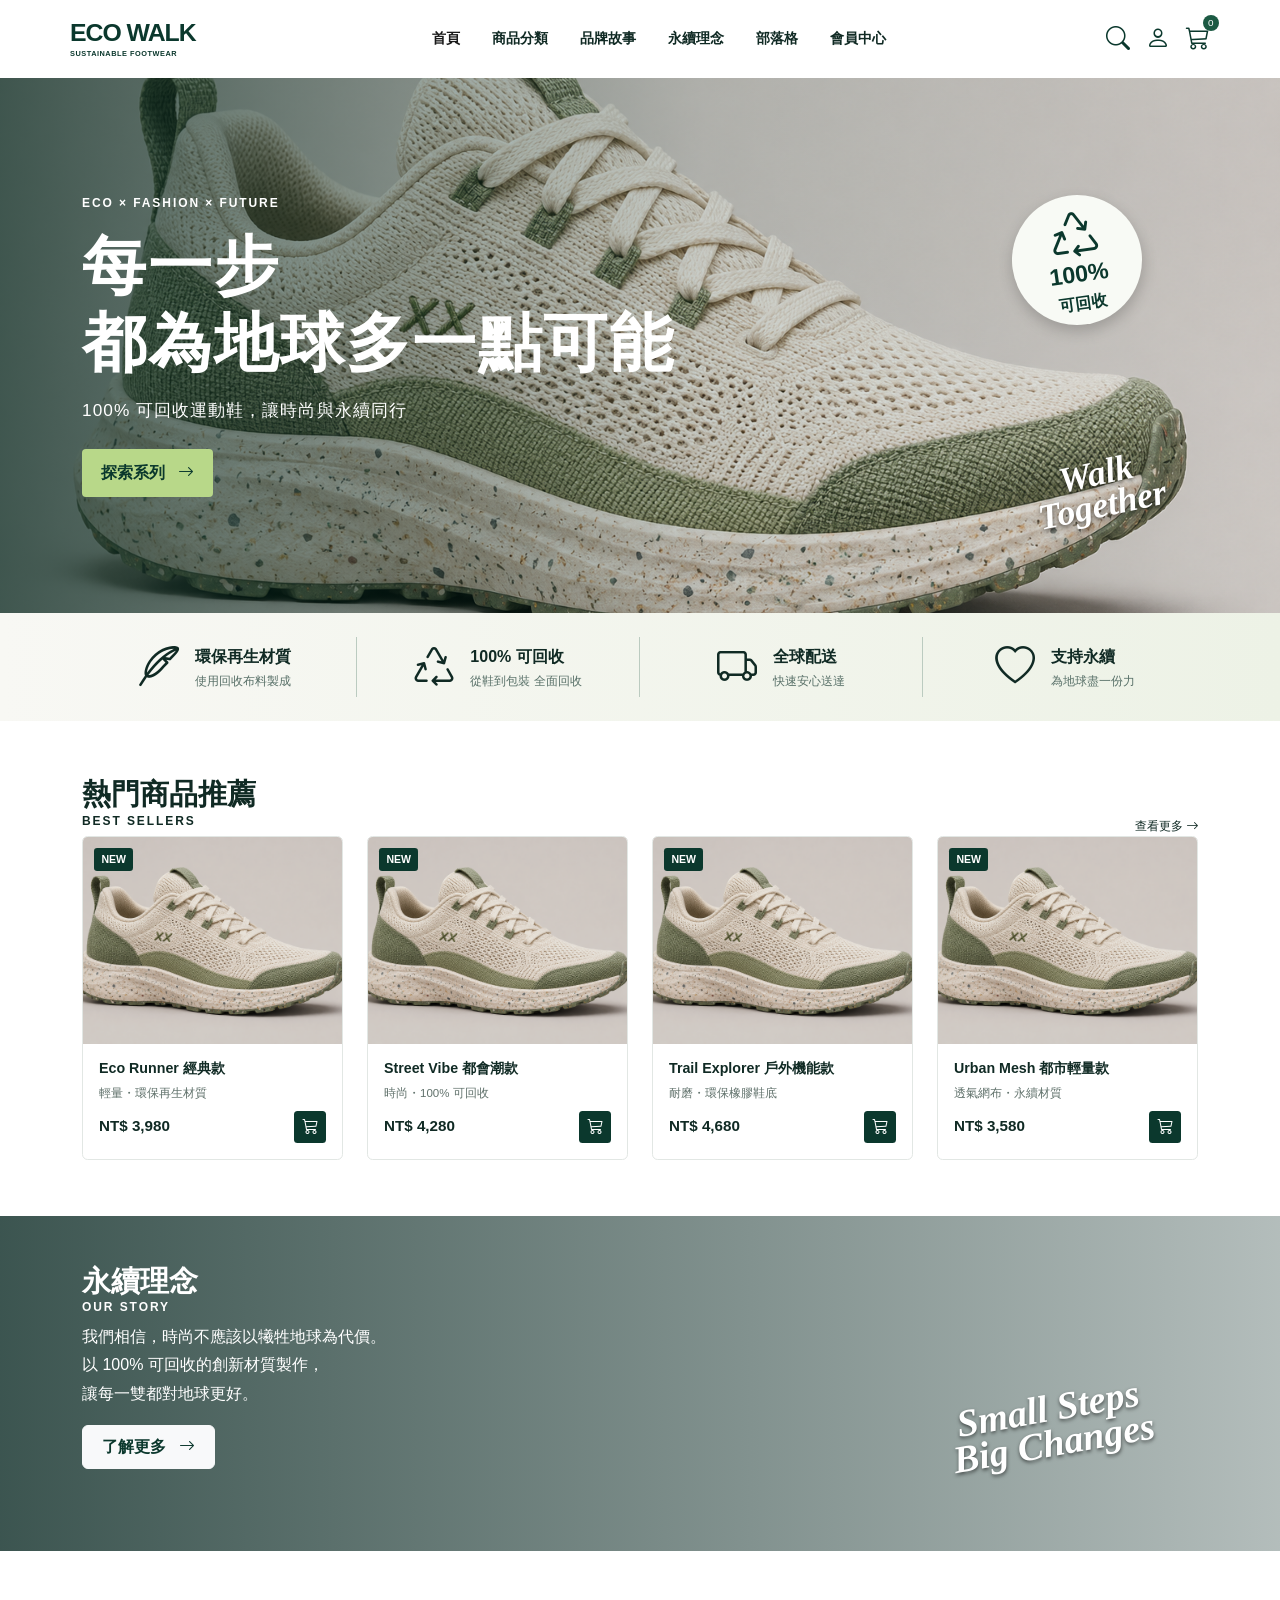
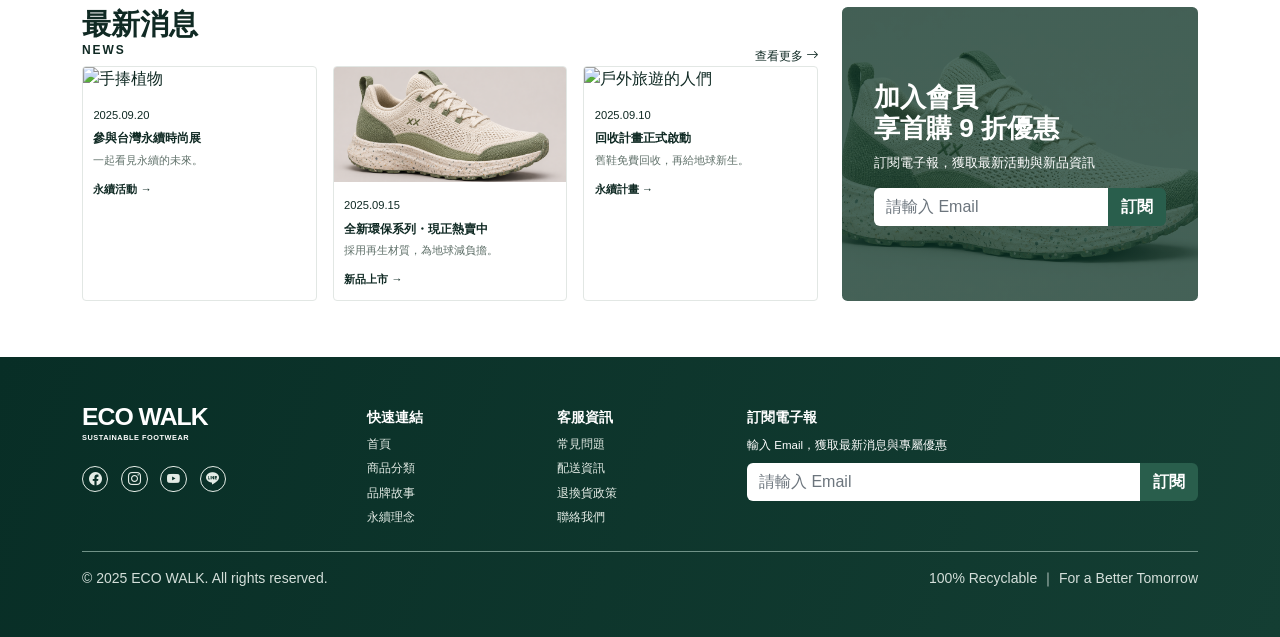
==== commit 2bbfd88d: "Refine landing page visual hierarchy" ====
--- a/index.html
+++ b/index.html
@@ -16,7 +16,7 @@
     </ul><div class="nav-icons d-flex justify-content-center gap-3 fs-4"><a href="#products" aria-label="搜尋"><i class="bi bi-search"></i></a><a href="#footer" aria-label="會員"><i class="bi bi-person"></i></a><a href="#products" aria-label="購物車" class="position-relative"><i class="bi bi-cart3"></i><span class="cart-count">0</span></a></div></div>
   </nav></header>
   <main id="top">
-    <section class="hero d-flex align-items-center"><div class="container text-white"><div class="hero-copy"><p class="eyebrow text-white">ECO × FASHION × FUTURE</p><h1>每一步<br>都為地球多一點可能</h1><p class="lead">100% 可回收運動鞋，讓時尚與永續同行</p><a href="#products" class="btn btn-sage">探索系列 <i class="bi bi-arrow-right ms-2"></i></a></div><div class="recycle-badge text-center"><i class="bi bi-recycle"></i><strong>100%</strong><span>可回收</span></div></div></section>
+    <section class="hero d-flex align-items-center"><div class="container text-white"><div class="hero-copy"><p class="eyebrow text-white">ECO × FASHION × FUTURE</p><h1>每一步<br>都為地球多一點可能</h1><p class="lead">100% 可回收運動鞋，讓時尚與永續同行</p><a href="#products" class="btn btn-sage">探索系列 <i class="bi bi-arrow-right ms-2"></i></a></div><div class="recycle-badge text-center"><i class="bi bi-recycle"></i><strong>100%</strong><span>可回收</span></div><p class="hero-note">Walk<br>Together</p></div></section>
     <section id="sustainability" class="benefits py-4"><div class="container"><div class="row g-3 text-center">
       <div class="col-6 col-lg-3 benefit"><i class="bi bi-feather"></i><div><b>環保再生材質</b><small>使用回收布料製成</small></div></div><div class="col-6 col-lg-3 benefit"><i class="bi bi-recycle"></i><div><b>100% 可回收</b><small>從鞋到包裝 全面回收</small></div></div><div class="col-6 col-lg-3 benefit"><i class="bi bi-truck"></i><div><b>全球配送</b><small>快速安心送達</small></div></div><div class="col-6 col-lg-3 benefit"><i class="bi bi-heart"></i><div><b>支持永續</b><small>為地球盡一份力</small></div></div>
     </div></div></section>
@@ -26,7 +26,7 @@
       <div class="col-6 col-lg-3"><article class="product-card"><div class="product-image"><span>NEW</span><img src="img/eco-shoe-xx.png" alt="XX 綠色鞋款"></div><div class="p-3"><h3>Trail Explorer 戶外機能款</h3><p>耐磨・環保橡膠鞋底</p><div class="d-flex justify-content-between align-items-center"><b>NT$ 4,680</b><button aria-label="加入購物車"><i class="bi bi-cart3"></i></button></div></div></article></div>
       <div class="col-6 col-lg-3"><article class="product-card"><div class="product-image"><span>NEW</span><img src="img/eco-shoe-xx.png" alt="XX 綠色鞋款"></div><div class="p-3"><h3>Urban Mesh 都市輕量款</h3><p>透氣網布・永續材質</p><div class="d-flex justify-content-between align-items-center"><b>NT$ 3,580</b><button aria-label="加入購物車"><i class="bi bi-cart3"></i></button></div></div></article></div>
     </div></section>
-    <section id="story" class="story-banner"><div class="container text-white py-5"><div class="story-copy"><h2>永續理念</h2><p class="eyebrow text-white">OUR STORY</p><p>我們相信，時尚不應該以犧牲地球為代價。<br>以 100% 可回收的創新材質製作，<br>讓每一雙都對地球更好。</p><a class="btn btn-light" href="#news">了解更多 <i class="bi bi-arrow-right ms-2"></i></a></div></div></section>
+    <section id="story" class="story-banner"><div class="container text-white py-5"><div class="story-copy"><h2>永續理念</h2><p class="eyebrow text-white">OUR STORY</p><p>我們相信，時尚不應該以犧牲地球為代價。<br>以 100% 可回收的創新材質製作，<br>讓每一雙都對地球更好。</p><a class="btn btn-light" href="#news">了解更多 <i class="bi bi-arrow-right ms-2"></i></a></div><p class="story-note">Small Steps<br>Big Changes</p></div></section>
     <section id="news" class="container section-space"><div class="row g-4"><div class="col-lg-8"><div class="d-flex justify-content-between align-items-end section-heading"><div><h2>最新消息</h2><p class="eyebrow">NEWS</p></div><a href="#news">查看更多 <i class="bi bi-arrow-right"></i></a></div><div class="row g-3">
       <div class="col-md-4"><article class="news-card"><img src="https://images.unsplash.com/photo-1416879595882-3373a0480b5b?auto=format&fit=crop&w=600&q=80" alt="手捧植物"><div><small>2025.09.20</small><h3>參與台灣永續時尚展</h3><p>一起看見永續的未來。</p><a href="#news">永續活動 →</a></div></article></div><div class="col-md-4"><article class="news-card"><img src="img/eco-shoe-xx.png" alt="XX 綠色鞋款"><div><small>2025.09.15</small><h3>全新環保系列・現正熱賣中</h3><p>採用再生材質，為地球減負擔。</p><a href="#news">新品上市 →</a></div></article></div><div class="col-md-4"><article class="news-card"><img src="https://images.unsplash.com/photo-1529156069898-49953e39b3ac?auto=format&fit=crop&w=600&q=80" alt="戶外旅遊的人們"><div><small>2025.09.10</small><h3>回收計畫正式啟動</h3><p>舊鞋免費回收，再給地球新生。</p><a href="#news">永續計畫 →</a></div></article></div>
     </div></div><aside class="col-lg-4"><div class="newsletter"><h2>加入會員<br>享首購 9 折優惠</h2><p>訂閱電子報，獲取最新活動與新品資訊</p><form><div class="input-group"><input class="form-control" type="email" placeholder="請輸入 Email" aria-label="電子信箱"><button class="btn" type="submit">訂閱</button></div></form></div></aside></div></section>
--- a/css/style.css
+++ b/css/style.css
@@ -1 +1,2 @@
 :root{--forest:#0b382d;--green:#1c5a43;--sage:#b8d889;--ink:#102a24}*{box-sizing:border-box}body{color:var(--ink);font-family:"Noto Sans TC","Microsoft JhengHei",Arial,sans-serif}a{color:inherit;text-decoration:none}.brand{color:var(--forest);font-size:1.55rem;font-weight:900;letter-spacing:-1px;line-height:1}.brand small{display:block;font-size:.46rem;letter-spacing:.07em;margin-top:.25rem;font-weight:600}.nav-link{font-size:.9rem;color:var(--ink)}.nav-link:hover,.nav-link.active,.nav-icons a:hover{color:#4b8666}.nav-icons a{color:var(--forest)}.cart-count{position:absolute;top:-.38rem;right:-.55rem;display:grid;place-items:center;width:1rem;height:1rem;border-radius:50%;background:var(--green);color:#fff;font-size:.62rem}.hero{min-height:535px;position:relative;overflow:hidden;background:linear-gradient(90deg,#04271eb8,#04271e33 55%,#04271e14),url('../img/eco-shoe-xx.png') center 54%/cover}.hero-copy{max-width:630px;padding:4rem 0}.eyebrow{font-size:.75rem;letter-spacing:.16em;font-weight:700;margin-bottom:.4rem}h1{font-size:clamp(2.5rem,5vw,4.25rem);font-weight:900;letter-spacing:.03em;line-height:1.2;margin:1rem 0}.hero .lead{font-size:1.08rem;letter-spacing:.06em}.btn-sage{background:var(--sage);border:0;border-radius:.25rem;color:var(--forest);font-weight:700;padding:.75rem 1.2rem;margin-top:.6rem}.btn-sage:hover{background:#d2e7b5;color:var(--forest)}.recycle-badge{position:absolute;right:6%;top:15%;width:130px;height:130px;padding:1rem;border-radius:50%;background:#f8faf5;color:var(--forest);box-shadow:0 6px 15px #0003;transform:rotate(-8deg)}.recycle-badge i{display:block;font-size:2.9rem;line-height:.9}.recycle-badge strong{display:block;font-size:1.45rem}.recycle-badge span{display:block;font-weight:800}.benefits{background:linear-gradient(90deg,#f8f8f4,#edf2e6)}.benefit{display:flex;align-items:center;justify-content:center;gap:1rem;border-right:1px solid #bbcbc0}.benefit:last-child{border:0}.benefit i{font-size:2.5rem}.benefit b,.benefit small{display:block;text-align:left}.benefit small{color:#587068;font-size:.75rem;margin-top:.2rem}.section-space{padding-top:3.5rem;padding-bottom:3.5rem}.section-heading h2,.story-copy h2{font-size:1.8rem;font-weight:900;margin:0}.section-heading a{font-size:.78rem}.product-card{height:100%;border:1px solid #e2e7e4;border-radius:.35rem;overflow:hidden;background:#fff}.product-image{position:relative;background:#f2f3f1;aspect-ratio:1.25/1}.product-image img{width:100%;height:100%;object-fit:cover;mix-blend-mode:multiply}.product-image span{position:absolute;z-index:1;top:.7rem;left:.7rem;background:var(--forest);color:#fff;padding:.22rem .45rem;font-size:.66rem;border-radius:.2rem;font-weight:700}.product-card h3{font-size:.89rem;font-weight:800}.product-card p{color:#61726c;font-size:.72rem;margin-bottom:.5rem}.product-card b{font-size:.95rem}.product-card button{background:var(--forest);color:#fff;border:0;border-radius:.22rem;width:2rem;height:2rem}.story-banner{min-height:335px;background:linear-gradient(90deg,#05251fc7,#05251f4d),url('https://images.unsplash.com/photo-1464822759023-fed622ff2c3b?auto=format&fit=crop&w=2000&q=85') center 57%/cover}.story-copy{max-width:470px}.story-copy p:not(.eyebrow){line-height:1.8}.story-copy .btn{color:var(--forest);font-weight:700;padding:.55rem 1.2rem}.news-card{height:100%;overflow:hidden;border:1px solid #e2e7e4;border-radius:.25rem}.news-card img{width:100%;height:115px;object-fit:cover}.news-card div{padding:.65rem}.news-card small,.news-card p,.news-card a{font-size:.7rem}.news-card h3{font-size:.78rem;font-weight:800;margin:.35rem 0}.news-card p{margin-bottom:.45rem;color:#60716a}.news-card a{font-weight:700}.newsletter{height:100%;min-height:245px;padding:2rem;color:#fff;display:flex;flex-direction:column;justify-content:center;background:linear-gradient(#0a3528b8,#0a3528b8),url('../img/eco-shoe-xx.png') center/cover;border-radius:.35rem}.newsletter h2{font-weight:900;font-size:1.65rem}.newsletter p{font-size:.8rem}.newsletter .btn,.site-footer .btn{background:#295e4c;color:#fff;font-weight:700}.newsletter .form-control,.site-footer .form-control{border:0}.site-footer{background:linear-gradient(110deg,#082e26,#143e33)}.site-footer a{display:block;color:#e4ece6;font-size:.78rem;margin-top:.35rem}.site-footer b{font-size:.88rem}.site-footer p{font-size:.72rem;margin:.5rem 0}.social{display:flex;gap:.8rem}.social a{display:grid;place-items:center;border:1px solid #e4ece6;border-radius:50%;width:1.65rem;height:1.65rem;font-size:.8rem;margin:0}.footer-bottom{border-top:1px solid #709287;color:#d4dfda}@media(max-width:991.98px){.nav-icons{padding:1rem 0 .25rem}.recycle-badge{right:4%;top:8%;width:100px;height:100px;padding:.7rem}.recycle-badge i{font-size:2.2rem}.recycle-badge strong{font-size:1.1rem}.benefit:nth-child(2){border-right:0}}@media(max-width:575.98px){.hero{min-height:480px;background-position:60% center}.hero-copy{padding-top:7rem}.hero .lead{font-size:.95rem}.recycle-badge{opacity:.88}.section-space{padding-top:2.5rem;padding-bottom:2.5rem}.benefit{justify-content:flex-start;padding-left:1rem}.benefit i{font-size:2rem}.story-banner{min-height:355px}.newsletter{min-height:220px}.brand{font-size:1.35rem}}
+:root{--display-font:Georgia,"Times New Roman",serif}.hero .container,.story-banner .container{position:relative}.hero-note,.story-note{position:absolute;right:4%;bottom:2.5rem;margin:0;color:#fff;font-family:var(--display-font);font-size:clamp(1.5rem,2.8vw,2.55rem);font-style:italic;font-weight:700;line-height:.9;text-align:center;transform:rotate(-12deg);text-shadow:0 2px 4px #0008}.story-note{right:5%;bottom:3.5rem;font-size:clamp(1.6rem,3vw,2.8rem);transform:rotate(-10deg)}@media(max-width:767.98px){.hero-note,.story-note{display:none}}
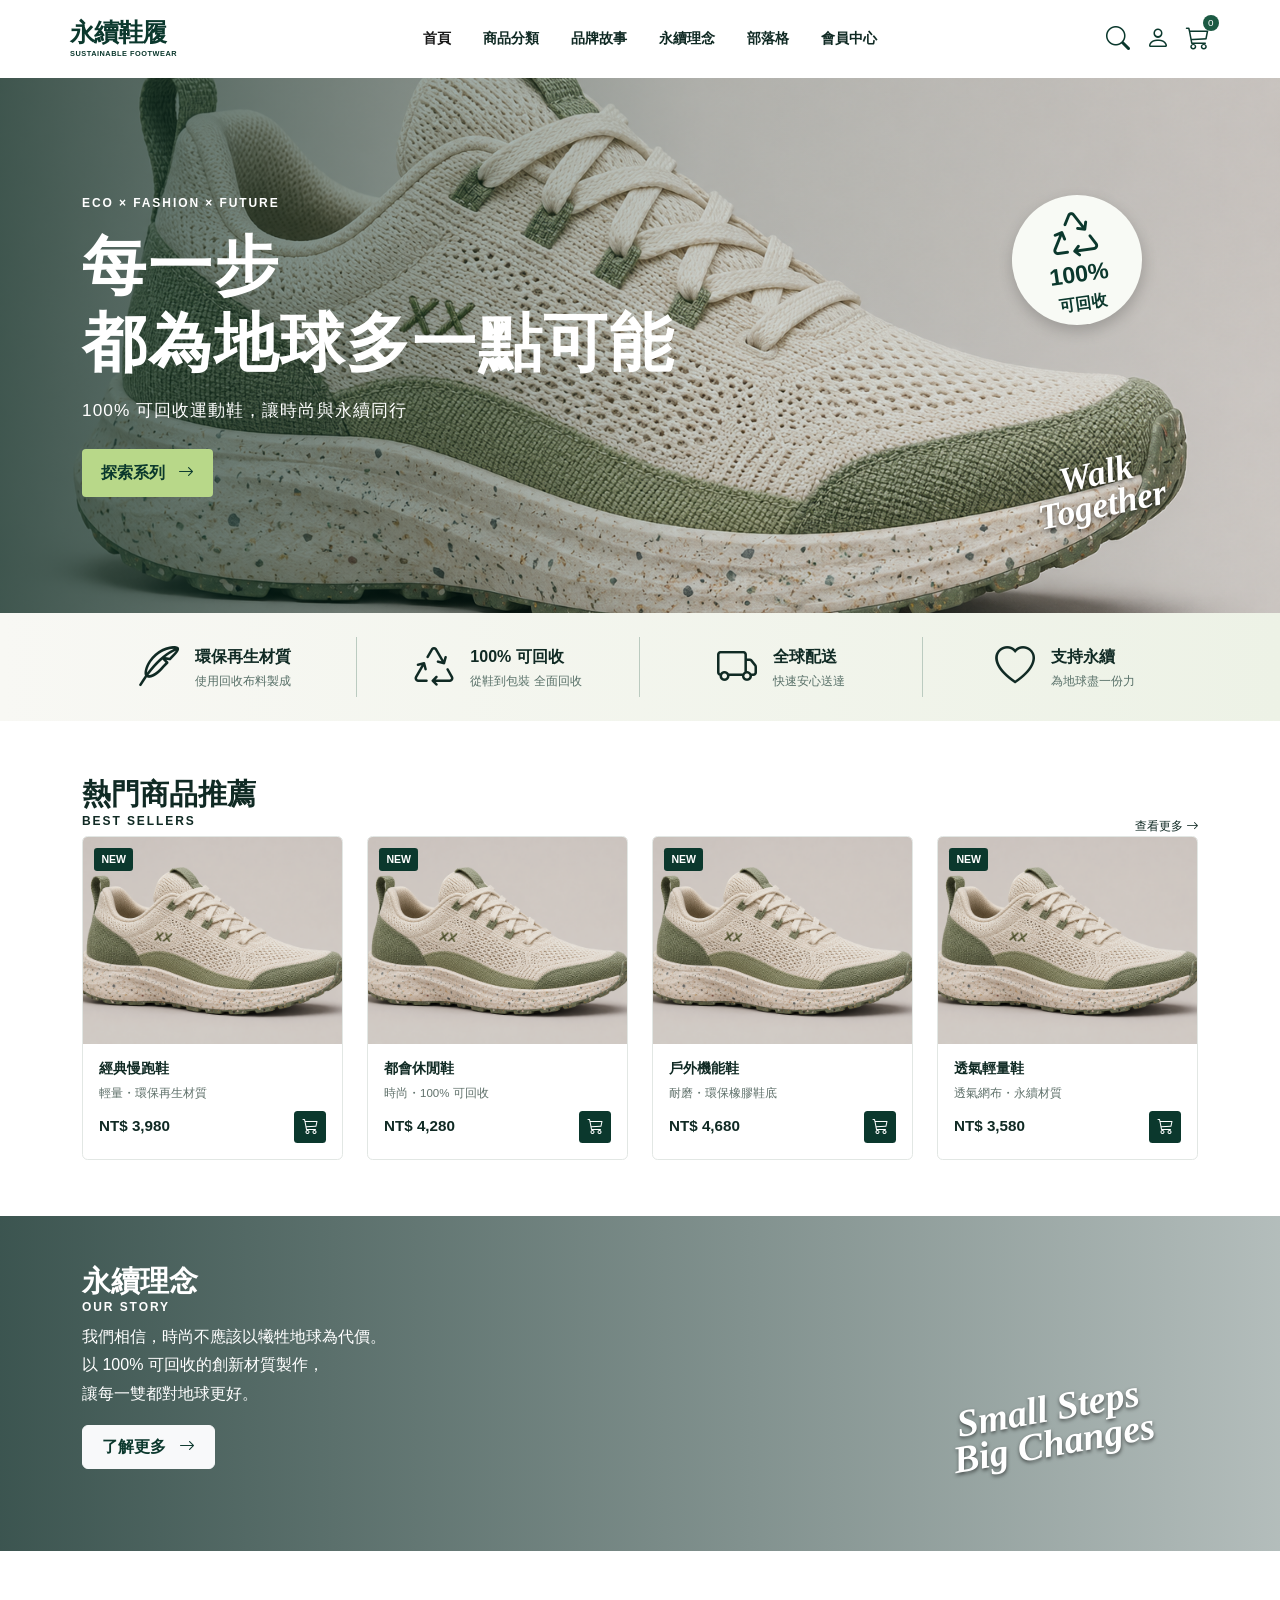
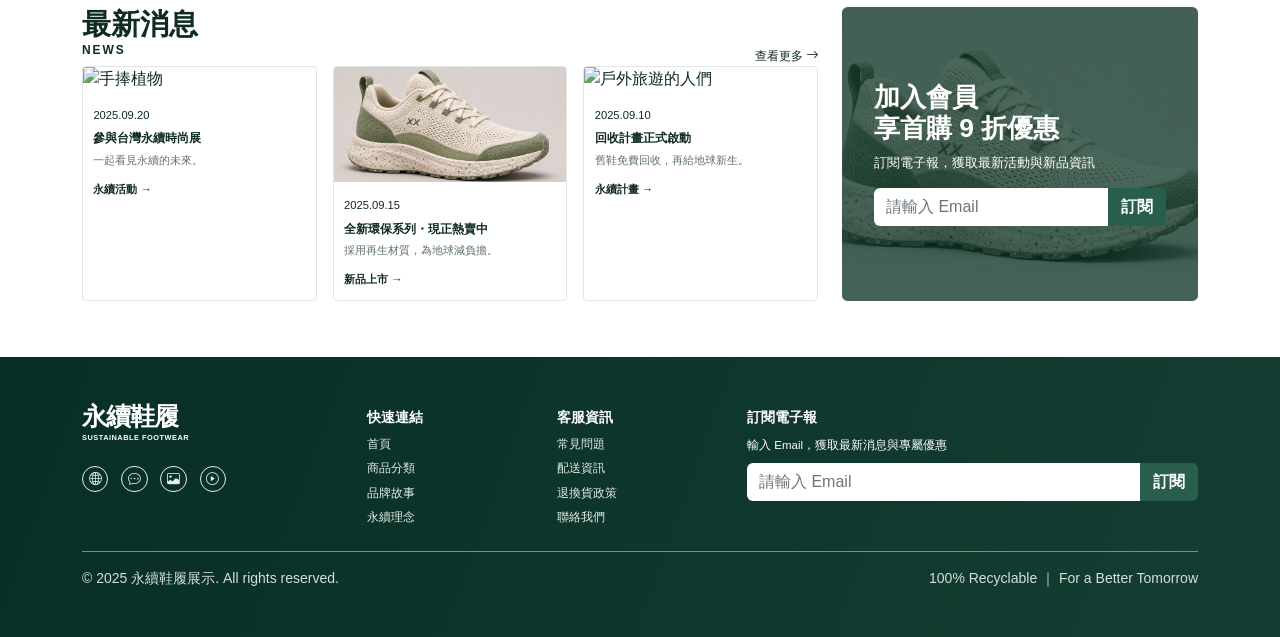
==== commit c1f27e7f: "Remove remaining brand identifiers" ====
--- a/index.html
+++ b/index.html
@@ -9,7 +9,7 @@
 </head>
 <body>
   <header class="site-header sticky-top bg-white"><nav class="navbar navbar-expand-lg container py-3">
-    <a class="navbar-brand brand" href="#top">ECO WALK <small>SUSTAINABLE FOOTWEAR</small></a>
+    <a class="navbar-brand brand" href="#top">永續鞋履 <small>SUSTAINABLE FOOTWEAR</small></a>
     <button class="navbar-toggler border-0" type="button" data-bs-toggle="collapse" data-bs-target="#mainNav" aria-controls="mainNav" aria-expanded="false" aria-label="開啟選單"><i class="bi bi-list fs-2"></i></button>
     <div class="collapse navbar-collapse" id="mainNav"><ul class="navbar-nav mx-auto gap-lg-3 text-center fw-semibold">
       <li class="nav-item"><a class="nav-link active" href="#top">首頁</a></li><li class="nav-item"><a class="nav-link" href="#products">商品分類</a></li><li class="nav-item"><a class="nav-link" href="#story">品牌故事</a></li><li class="nav-item"><a class="nav-link" href="#sustainability">永續理念</a></li><li class="nav-item"><a class="nav-link" href="#news">部落格</a></li><li class="nav-item"><a class="nav-link" href="#footer">會員中心</a></li>
@@ -21,16 +21,16 @@
       <div class="col-6 col-lg-3 benefit"><i class="bi bi-feather"></i><div><b>環保再生材質</b><small>使用回收布料製成</small></div></div><div class="col-6 col-lg-3 benefit"><i class="bi bi-recycle"></i><div><b>100% 可回收</b><small>從鞋到包裝 全面回收</small></div></div><div class="col-6 col-lg-3 benefit"><i class="bi bi-truck"></i><div><b>全球配送</b><small>快速安心送達</small></div></div><div class="col-6 col-lg-3 benefit"><i class="bi bi-heart"></i><div><b>支持永續</b><small>為地球盡一份力</small></div></div>
     </div></div></section>
     <section id="products" class="container section-space"><div class="d-flex justify-content-between align-items-end section-heading"><div><h2>熱門商品推薦</h2><p class="eyebrow">BEST SELLERS</p></div><a href="#products">查看更多 <i class="bi bi-arrow-right"></i></a></div><div class="row g-3 g-lg-4">
-      <div class="col-6 col-lg-3"><article class="product-card"><div class="product-image"><span>NEW</span><img src="img/eco-shoe-xx.png" alt="XX 綠色鞋款"></div><div class="p-3"><h3>Eco Runner 經典款</h3><p>輕量・環保再生材質</p><div class="d-flex justify-content-between align-items-center"><b>NT$ 3,980</b><button aria-label="加入購物車"><i class="bi bi-cart3"></i></button></div></div></article></div>
-      <div class="col-6 col-lg-3"><article class="product-card"><div class="product-image"><span>NEW</span><img src="img/eco-shoe-xx.png" alt="XX 綠色鞋款"></div><div class="p-3"><h3>Street Vibe 都會潮款</h3><p>時尚・100% 可回收</p><div class="d-flex justify-content-between align-items-center"><b>NT$ 4,280</b><button aria-label="加入購物車"><i class="bi bi-cart3"></i></button></div></div></article></div>
-      <div class="col-6 col-lg-3"><article class="product-card"><div class="product-image"><span>NEW</span><img src="img/eco-shoe-xx.png" alt="XX 綠色鞋款"></div><div class="p-3"><h3>Trail Explorer 戶外機能款</h3><p>耐磨・環保橡膠鞋底</p><div class="d-flex justify-content-between align-items-center"><b>NT$ 4,680</b><button aria-label="加入購物車"><i class="bi bi-cart3"></i></button></div></div></article></div>
-      <div class="col-6 col-lg-3"><article class="product-card"><div class="product-image"><span>NEW</span><img src="img/eco-shoe-xx.png" alt="XX 綠色鞋款"></div><div class="p-3"><h3>Urban Mesh 都市輕量款</h3><p>透氣網布・永續材質</p><div class="d-flex justify-content-between align-items-center"><b>NT$ 3,580</b><button aria-label="加入購物車"><i class="bi bi-cart3"></i></button></div></div></article></div>
+      <div class="col-6 col-lg-3"><article class="product-card"><div class="product-image"><span>NEW</span><img src="img/eco-shoe-xx.png" alt="XX 綠色鞋款"></div><div class="p-3"><h3>經典慢跑鞋</h3><p>輕量・環保再生材質</p><div class="d-flex justify-content-between align-items-center"><b>NT$ 3,980</b><button aria-label="加入購物車"><i class="bi bi-cart3"></i></button></div></div></article></div>
+      <div class="col-6 col-lg-3"><article class="product-card"><div class="product-image"><span>NEW</span><img src="img/eco-shoe-xx.png" alt="XX 綠色鞋款"></div><div class="p-3"><h3>都會休閒鞋</h3><p>時尚・100% 可回收</p><div class="d-flex justify-content-between align-items-center"><b>NT$ 4,280</b><button aria-label="加入購物車"><i class="bi bi-cart3"></i></button></div></div></article></div>
+      <div class="col-6 col-lg-3"><article class="product-card"><div class="product-image"><span>NEW</span><img src="img/eco-shoe-xx.png" alt="XX 綠色鞋款"></div><div class="p-3"><h3>戶外機能鞋</h3><p>耐磨・環保橡膠鞋底</p><div class="d-flex justify-content-between align-items-center"><b>NT$ 4,680</b><button aria-label="加入購物車"><i class="bi bi-cart3"></i></button></div></div></article></div>
+      <div class="col-6 col-lg-3"><article class="product-card"><div class="product-image"><span>NEW</span><img src="img/eco-shoe-xx.png" alt="XX 綠色鞋款"></div><div class="p-3"><h3>透氣輕量鞋</h3><p>透氣網布・永續材質</p><div class="d-flex justify-content-between align-items-center"><b>NT$ 3,580</b><button aria-label="加入購物車"><i class="bi bi-cart3"></i></button></div></div></article></div>
     </div></section>
     <section id="story" class="story-banner"><div class="container text-white py-5"><div class="story-copy"><h2>永續理念</h2><p class="eyebrow text-white">OUR STORY</p><p>我們相信，時尚不應該以犧牲地球為代價。<br>以 100% 可回收的創新材質製作，<br>讓每一雙都對地球更好。</p><a class="btn btn-light" href="#news">了解更多 <i class="bi bi-arrow-right ms-2"></i></a></div><p class="story-note">Small Steps<br>Big Changes</p></div></section>
     <section id="news" class="container section-space"><div class="row g-4"><div class="col-lg-8"><div class="d-flex justify-content-between align-items-end section-heading"><div><h2>最新消息</h2><p class="eyebrow">NEWS</p></div><a href="#news">查看更多 <i class="bi bi-arrow-right"></i></a></div><div class="row g-3">
       <div class="col-md-4"><article class="news-card"><img src="https://images.unsplash.com/photo-1416879595882-3373a0480b5b?auto=format&fit=crop&w=600&q=80" alt="手捧植物"><div><small>2025.09.20</small><h3>參與台灣永續時尚展</h3><p>一起看見永續的未來。</p><a href="#news">永續活動 →</a></div></article></div><div class="col-md-4"><article class="news-card"><img src="img/eco-shoe-xx.png" alt="XX 綠色鞋款"><div><small>2025.09.15</small><h3>全新環保系列・現正熱賣中</h3><p>採用再生材質，為地球減負擔。</p><a href="#news">新品上市 →</a></div></article></div><div class="col-md-4"><article class="news-card"><img src="https://images.unsplash.com/photo-1529156069898-49953e39b3ac?auto=format&fit=crop&w=600&q=80" alt="戶外旅遊的人們"><div><small>2025.09.10</small><h3>回收計畫正式啟動</h3><p>舊鞋免費回收，再給地球新生。</p><a href="#news">永續計畫 →</a></div></article></div>
     </div></div><aside class="col-lg-4"><div class="newsletter"><h2>加入會員<br>享首購 9 折優惠</h2><p>訂閱電子報，獲取最新活動與新品資訊</p><form><div class="input-group"><input class="form-control" type="email" placeholder="請輸入 Email" aria-label="電子信箱"><button class="btn" type="submit">訂閱</button></div></form></div></aside></div></section>
   </main>
-  <footer id="footer" class="site-footer text-white"><div class="container py-5"><div class="row g-4"><div class="col-md-3"><div class="brand text-white">ECO WALK <small>SUSTAINABLE FOOTWEAR</small></div><div class="social mt-4"><a href="#footer"><i class="bi bi-facebook"></i></a><a href="#footer"><i class="bi bi-instagram"></i></a><a href="#footer"><i class="bi bi-youtube"></i></a><a href="#footer"><i class="bi bi-line"></i></a></div></div><div class="col-6 col-md-2"><b>快速連結</b><a href="#top">首頁</a><a href="#products">商品分類</a><a href="#story">品牌故事</a><a href="#sustainability">永續理念</a></div><div class="col-6 col-md-2"><b>客服資訊</b><a href="#footer">常見問題</a><a href="#footer">配送資訊</a><a href="#footer">退換貨政策</a><a href="#footer">聯絡我們</a></div><div class="col-md-5"><b>訂閱電子報</b><p>輸入 Email，獲取最新消息與專屬優惠</p><form><div class="input-group"><input class="form-control" type="email" placeholder="請輸入 Email" aria-label="電子信箱"><button class="btn" type="submit">訂閱</button></div></form></div></div><div class="footer-bottom mt-4 pt-3 d-flex justify-content-between flex-wrap gap-2"><small>© 2025 ECO WALK. All rights reserved.</small><small>100% Recyclable ｜ For a Better Tomorrow</small></div></div></footer>
+  <footer id="footer" class="site-footer text-white"><div class="container py-5"><div class="row g-4"><div class="col-md-3"><div class="brand text-white">永續鞋履 <small>SUSTAINABLE FOOTWEAR</small></div><div class="social mt-4"><a href="#footer" aria-label="網站資訊"><i class="bi bi-globe2"></i></a><a href="#footer" aria-label="聯絡我們"><i class="bi bi-chat-dots"></i></a><a href="#footer" aria-label="相片集"><i class="bi bi-image"></i></a><a href="#footer" aria-label="影片介紹"><i class="bi bi-play-circle"></i></a></div></div><div class="col-6 col-md-2"><b>快速連結</b><a href="#top">首頁</a><a href="#products">商品分類</a><a href="#story">品牌故事</a><a href="#sustainability">永續理念</a></div><div class="col-6 col-md-2"><b>客服資訊</b><a href="#footer">常見問題</a><a href="#footer">配送資訊</a><a href="#footer">退換貨政策</a><a href="#footer">聯絡我們</a></div><div class="col-md-5"><b>訂閱電子報</b><p>輸入 Email，獲取最新消息與專屬優惠</p><form><div class="input-group"><input class="form-control" type="email" placeholder="請輸入 Email" aria-label="電子信箱"><button class="btn" type="submit">訂閱</button></div></form></div></div><div class="footer-bottom mt-4 pt-3 d-flex justify-content-between flex-wrap gap-2"><small>© 2025 永續鞋履展示. All rights reserved.</small><small>100% Recyclable ｜ For a Better Tomorrow</small></div></div></footer>
   <script src="js/bootstrap.bundle.min.js"></script>
 </body></html>
